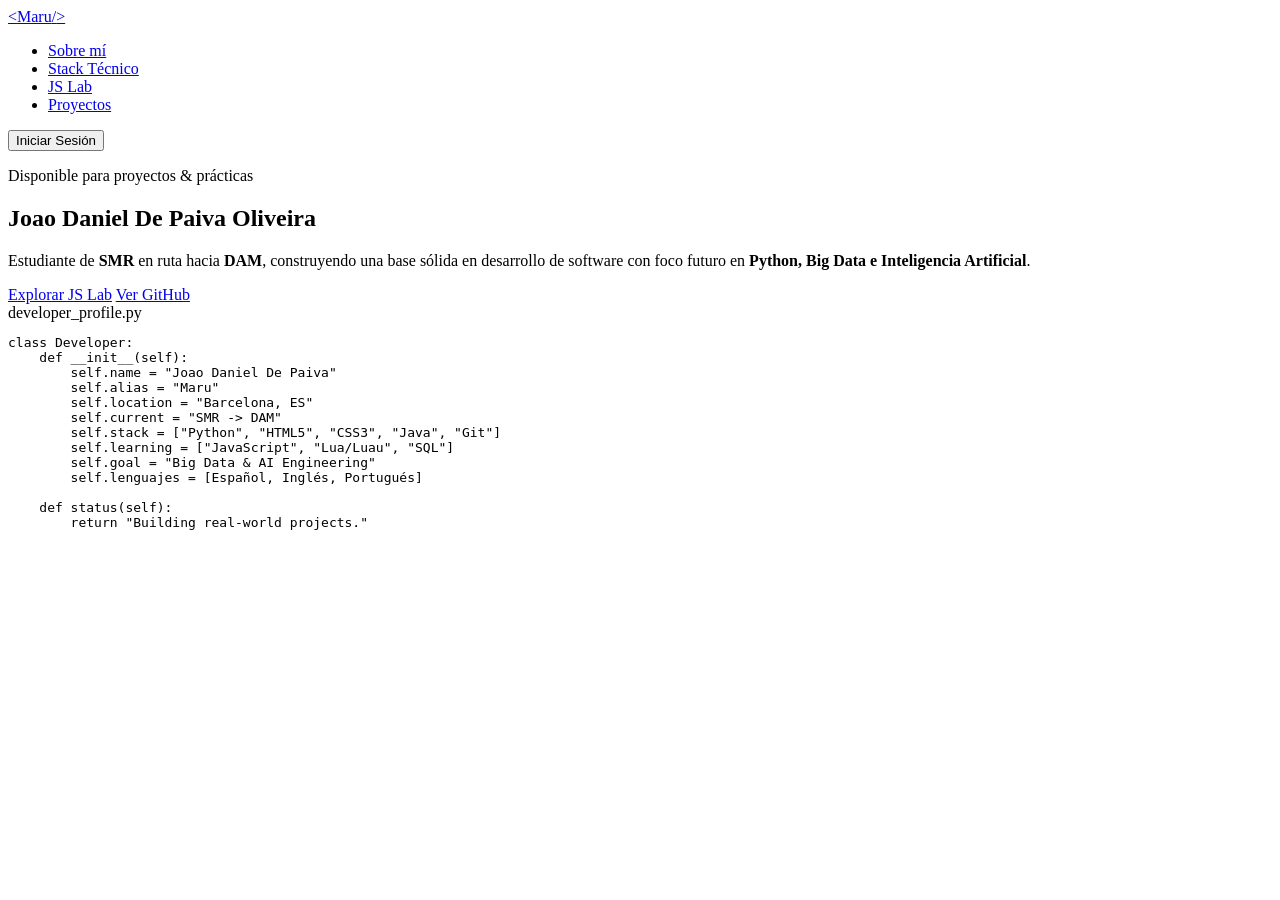
==== index.html @ 0d45daec "HTML structure view test" ====
<!DOCTYPE html>
<html lang="es">
<head>
    <meta charset="UTF-8">
    <meta name="viewport" content="width=device-width, initial-scale=1.0">
    <meta name="description" content="Portfolio de desarrollo y laboratorio web de Joao Daniel De Paiva Oliveira.">

    <link rel="preconnect" href="https://fonts.googleapis.com">
    <link rel="preconnect" href="https://fonts.gstatic.com" crossorigin>
    <link href="https://fonts.googleapis.com/css2?family=Inter:wght@400;600;800&family=JetBrains+Mono:wght@400;700&display=swap" rel="stylesheet">

    <title>Portfolio Web - Joao Daniel De Paiva Oliveira</title>

<link rel="stylesheet" href="css/styles.css">
</head>
<body>

    <!-- CABECERA Y NAVEGACIÓN PRINCIPAL -->
    <header class="site-header">
        <nav class="navbar" aria-label="Navegación principal">
            <a href="#inicio" class="navbar__logo">
                <span class="logo__bracket">&lt;</span>Maru<span class="logo__slash">/</span><span class="logo__bracket">&gt;</span>
            </a>

            <ul class="navbar__links">
                <li><a href="#sobre-mi" class="nav-link">Sobre mí</a></li>
                <li><a href="#stack" class="nav-link">Stack Técnico</a></li>
                <li><a href="#laboratorio" class="nav-link">JS Lab</a></li>
                <li><a href="#proyectos" class="nav-link">Proyectos</a></li>
            </ul>

            <!-- Este botón abrirá el sistema de Login en la Fase 3 -->
            <div class="navbar__actions">
                <button type="button" class="btn btn--outline" id="auth-trigger-btn">
                    Iniciar Sesión
                </button>
            </div>
        </nav>
    </header>

    <!-- CONTENIDO PRINCIPAL DE LA PÁGINA -->
    <main>
        <!-- HERO SECTION (Portada de alto impacto) -->
        <section id="inicio" class="hero">
            <div class="hero__content">
                <p class="hero__badge">
                    <span class="status-dot"></span> Disponible para proyectos & prácticas
                </p>
                
                <h1 class="hero__title">
                    Joao Daniel <span class="text-gradient">De Paiva Oliveira</span>
                </h1>
                
                <p class="hero__subtitle">
                    Estudiante de <strong>SMR</strong> en ruta hacia <strong>DAM</strong>, construyendo una base sólida en desarrollo de software con foco futuro en <strong>Python, Big Data e Inteligencia Artificial</strong>.
                </p>

                <!-- Botones de llamada a la acción (CTA - Call To Action) -->
                <div class="hero__cta-group">
                    <a href="#laboratorio" class="btn btn--primary">Explorar JS Lab</a>
                    <a href="https://github.com/jdanioliv" target="_blank" rel="noopener noreferrer" class="btn btn--secondary">
                        Ver GitHub
                    </a>
                </div>
            </div>

            <!-- Tarjeta visual estilo terminal/código (le da el toque técnico no-minimalista) -->
            <aside class="hero__visual" aria-label="Resumen técnico en formato código">
                <div class="code-card">
                    <div class="code-card__header">
                        <span class="dot dot--red"></span>
                        <span class="dot dot--yellow"></span>
                        <span class="dot dot--green"></span>
                        <span class="code-card__filename">developer_profile.py</span>
                    </div>
                    <pre class="code-card__body"><code>class Developer:
    def __init__(self):
        self.name = "Joao Daniel De Paiva"
        self.alias = "Maru"
        self.location = "Barcelona, ES"
        self.current = "SMR -> DAM"
        self.stack = ["Python", "HTML5", "CSS3", "Java", "Git"]
        self.learning = ["JavaScript", "Lua/Luau", "SQL"]
        self.goal = "Big Data & AI Engineering"
        self.lenguajes = [Español, Inglés, Portugués]

    def status(self):
        return "Building real-world projects."</code></pre>
                </div>
            </aside>
        </section>
    </main>

</body>
</html>
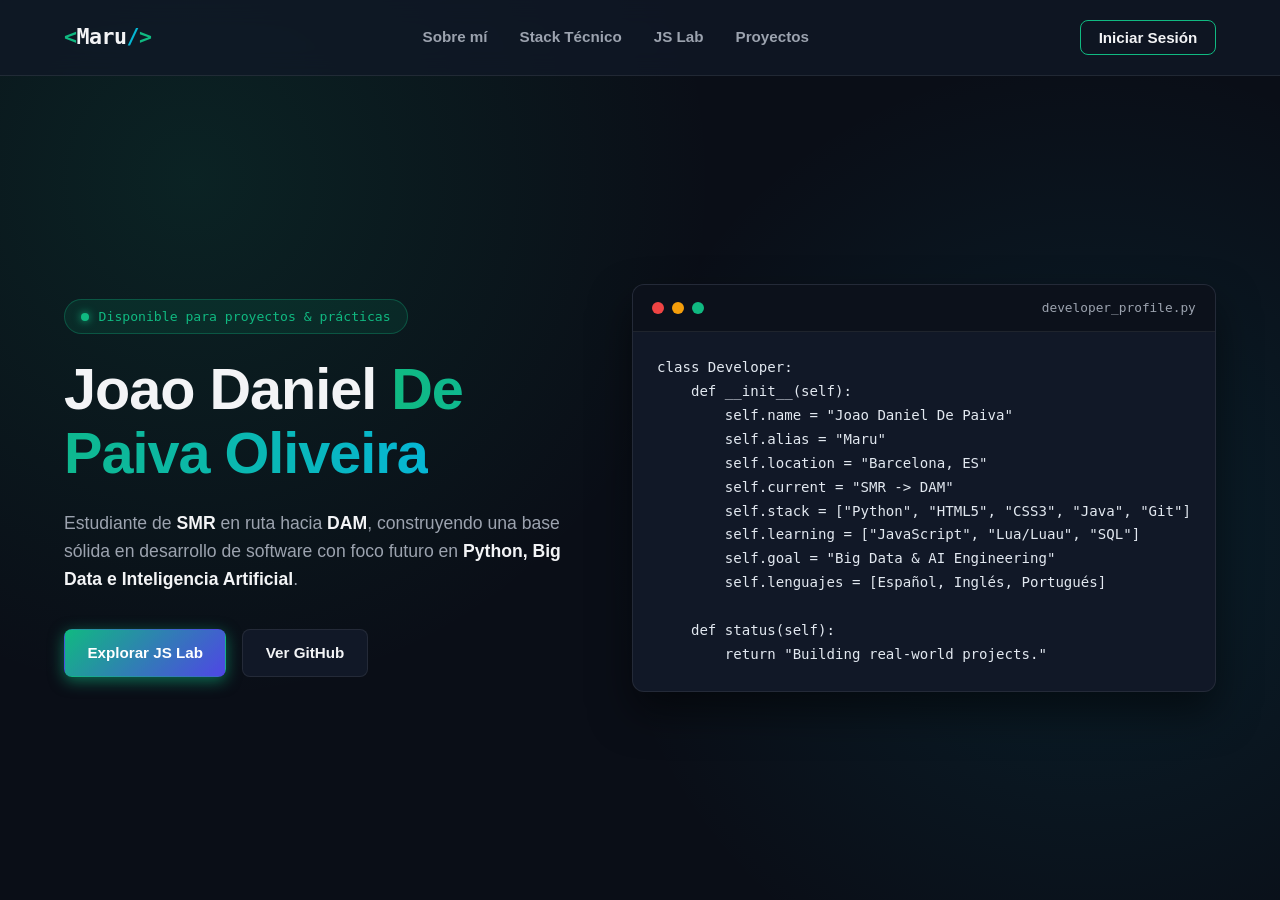
==== commit ff56e04a: "Small bug fix in index.html" ====
--- a/index.html
+++ b/index.html
@@ -11,7 +11,7 @@
 
     <title>Portfolio Web - Joao Daniel De Paiva Oliveira</title>
 
-<link rel="stylesheet" href="css/styles.css">
+<link rel="stylesheet" href="css/index.css">
 </head>
 <body>
 
@@ -29,7 +29,7 @@
                 <li><a href="#proyectos" class="nav-link">Proyectos</a></li>
             </ul>
 
-            <!-- Este botón abrirá el sistema de Login en la Fase 3 -->
+            <!-- Loggin / signup -->
             <div class="navbar__actions">
                 <button type="button" class="btn btn--outline" id="auth-trigger-btn">
                     Iniciar Sesión
@@ -40,7 +40,7 @@
 
     <!-- CONTENIDO PRINCIPAL DE LA PÁGINA -->
     <main>
-        <!-- HERO SECTION (Portada de alto impacto) -->
+        <!-- HERO SECTION -->
         <section id="inicio" class="hero">
             <div class="hero__content">
                 <p class="hero__badge">
@@ -55,7 +55,7 @@
                     Estudiante de <strong>SMR</strong> en ruta hacia <strong>DAM</strong>, construyendo una base sólida en desarrollo de software con foco futuro en <strong>Python, Big Data e Inteligencia Artificial</strong>.
                 </p>
 
-                <!-- Botones de llamada a la acción (CTA - Call To Action) -->
+                <!-- Botones de llamada a la acción -->
                 <div class="hero__cta-group">
                     <a href="#laboratorio" class="btn btn--primary">Explorar JS Lab</a>
                     <a href="https://github.com/jdanioliv" target="_blank" rel="noopener noreferrer" class="btn btn--secondary">
@@ -64,7 +64,7 @@
                 </div>
             </div>
 
-            <!-- Tarjeta visual estilo terminal/código (le da el toque técnico no-minimalista) -->
+            <!-- Tarjeta visual estilo terminal/código -->
             <aside class="hero__visual" aria-label="Resumen técnico en formato código">
                 <div class="code-card">
                     <div class="code-card__header">
--- a/css/index.css
+++ b/css/index.css
@@ -0,0 +1,352 @@
+/* 1. VARIABLES GLOBALES */
+
+:root {
+    /* Paleta de colores */
+    --bg-main: #0a0e17;
+    --bg-surface: #111827;
+    --bg-glass: rgba(17, 24, 39, 0.75);
+    
+    --text-primary: #f3f4f6;
+    --text-secondary: #9ca3af;
+    
+    --accent-primary: #10b981;     
+    --accent-secondary: #06b6d4;   
+    --accent-glow: rgba(16, 185, 129, 0.55);
+    
+    --status-online: #10b981;      
+    --border-subtle: rgba(255, 255, 255, 0.08);
+
+    /* Tipografías */
+    --font-sans: 'Inter', -apple-system, BlinkMacSystemFont, sans-serif;
+    --font-mono: 'JetBrains Mono', monospace;
+
+    /* Layout y Animación */
+    --max-width: 1200px;
+    --nav-height: 76px;
+    --transition-fast: 0.25s cubic-bezier(0.4, 0, 0.2, 1);
+}
+
+/* 
+   2. CSS RESET & BASE
+*/
+
+*, *::before, *::after {
+    box-sizing: border-box;
+    margin: 0;
+    padding: 0;
+}
+
+html {
+    scroll-behavior: smooth;
+}
+
+body {
+    background-color: var(--bg-main);
+    /* Luces ambientales de fondo para romper el minimalismo plano */
+    background-image: 
+        radial-gradient(circle at 15% 20%, rgba(16, 185, 129, 0.12) 0%, transparent 40%),
+        radial-gradient(circle at 85% 60%, rgba(6, 182, 212, 0.10) 0%, transparent 40%);
+    color: var(--text-primary);
+    font-family: var(--font-sans);
+    line-height: 1.6;
+    min-height: 100vh;
+    overflow-x: hidden;
+}
+
+ul {
+    list-style: none;
+}
+
+a {
+    text-decoration: none;
+    color: inherit;
+}
+
+/* 
+   3. NAVBAR
+*/
+
+.site-header {
+    position: sticky;
+    top: 0;
+    z-index: 100;
+    height: var(--nav-height);
+    background-color: var(--bg-glass);
+    backdrop-filter: blur(12px);
+    -webkit-backdrop-filter: blur(12px);
+    border-bottom: 1px solid var(--border-subtle);
+}
+
+.navbar {
+    max-width: var(--max-width);
+    height: 100%;
+    margin: 0 auto;
+    padding: 0 1.5rem;
+    display: flex;
+    justify-content: space-between;
+    align-items: center;
+}
+
+.navbar__logo {
+    font-family: var(--font-mono);
+    font-size: 1.35rem;
+    font-weight: 700;
+    letter-spacing: -0.5px;
+    transition: transform var(--transition-fast);
+}
+
+.navbar__logo:hover {
+    transform: scale(1.05);
+}
+
+.logo__bracket {
+    color: var(--accent-primary);
+}
+
+.logo__slash {
+    color: var(--accent-secondary);
+}
+
+.navbar__links {
+    display: flex;
+    gap: 2rem;
+}
+
+.nav-link {
+    font-size: 0.95rem;
+    font-weight: 600;
+    color: var(--text-secondary);
+    position: relative;
+    padding: 0.4rem 0;
+    transition: color var(--transition-fast);
+}
+
+.nav-link:hover {
+    color: var(--text-primary);
+}
+
+/* Hover */
+.nav-link::after {
+    content: '';
+    position: absolute;
+    bottom: 0;
+    left: 0;
+    width: 0%;
+    height: 2px;
+    background: linear-gradient(90deg, var(--accent-primary), var(--accent-secondary));
+    transition: width var(--transition-fast);
+}
+
+.nav-link:hover::after {
+    width: 100%;
+}
+
+/* 
+   4. BOTONES INTERACTIVOS
+*/
+
+.btn {
+    display: inline-flex;
+    align-items: center;
+    justify-content: center;
+    padding: 0.7rem 1.4rem;
+    font-family: var(--font-sans);
+    font-size: 0.95rem;
+    font-weight: 600;
+    border-radius: 8px;
+    cursor: pointer;
+    transition: all var(--transition-fast);
+    border: 1px solid transparent;
+}
+
+.btn--primary {
+    background: linear-gradient(135deg, var(--accent-primary), #4f46e5);
+    color: #ffffff;
+    box-shadow: 0 4px 15px var(--accent-glow);
+}
+
+.btn--primary:hover {
+    transform: translateY(-2px);
+    box-shadow: 0 8px 25px var(--accent-glow);
+}
+
+.btn--secondary {
+    background-color: var(--bg-surface);
+    color: var(--text-primary);
+    border-color: var(--border-subtle);
+}
+
+.btn--secondary:hover {
+    border-color: var(--accent-secondary);
+    transform: translateY(-2px);
+}
+
+.btn--outline {
+    background-color: transparent;
+    color: var(--text-primary);
+    border-color: var(--accent-primary);
+    padding: 0.5rem 1.1rem;
+}
+
+.btn--outline:hover {
+    background-color: var(--accent-primary);
+    box-shadow: 0 0 15px var(--accent-glow);
+}
+
+/* 
+   5. HERO SECTION
+*/
+
+.hero {
+    max-width: var(--max-width);
+    min-height: calc(100vh - var(--nav-height));
+    margin: 0 auto;
+    padding: 4rem 1.5rem;
+    display: grid;
+    grid-template-columns: 1.15fr 0.85fr;
+    gap: 3.5rem;
+    align-items: center;
+}
+
+.hero__badge {
+    display: inline-flex;
+    align-items: center;
+    gap: 0.6rem;
+    padding: 0.4rem 1rem;
+    background-color: rgba(16, 185, 129, 0.1);
+    border: 1px solid rgba(16, 185, 129, 0.3);
+    border-radius: 999px;
+    color: var(--status-online);
+    font-family: var(--font-mono);
+    font-size: 0.82rem;
+    margin-bottom: 1.5rem;
+}
+
+.status-dot {
+    width: 8px;
+    height: 8px;
+    background-color: var(--status-online);
+    border-radius: 50%;
+    box-shadow: 0 0 8px var(--status-online);
+    animation: pulse 2s infinite;
+}
+
+@keyframes pulse {
+    0%, 100% { opacity: 1; transform: scale(1); }
+    50% { opacity: 0.4; transform: scale(1.2); }
+}
+
+.hero__title {
+    font-size: clamp(2.4rem, 4.5vw, 3.8rem);
+    font-weight: 800;
+    line-height: 1.1;
+    letter-spacing: -1px;
+    margin-bottom: 1.5rem;
+}
+
+.text-gradient {
+    background: linear-gradient(90deg, var(--accent-primary), var(--accent-secondary));
+    -webkit-background-clip: text;
+    background-clip: text;
+    color: transparent;
+}
+
+.hero__subtitle {
+    font-size: 1.1rem;
+    color: var(--text-secondary);
+    max-width: 560px;
+    margin-bottom: 2.2rem;
+}
+
+.hero__subtitle strong {
+    color: var(--text-primary);
+}
+
+.hero__cta-group {
+    display: flex;
+    gap: 1rem;
+    flex-wrap: wrap;
+}
+
+/* 
+   6. TARJETA VISUAL DE CÓDIGO (PYTHON CARD)
+*/
+
+.code-card {
+    background-color: var(--bg-surface);
+    border: 1px solid var(--border-subtle);
+    border-radius: 12px;
+    overflow: hidden;
+    box-shadow: 0 20px 40px rgba(0, 0, 0, 0.5);
+    transition: transform var(--transition-fast), border-color var(--transition-fast);
+}
+
+.code-card:hover {
+    transform: translateY(-5px);
+    border-color: rgba(99, 102, 241, 0.4);
+    box-shadow: 0 20px 50px var(--accent-glow);
+}
+
+.code-card__header {
+    background-color: rgba(0, 0, 0, 0.3);
+    padding: 0.8rem 1.2rem;
+    display: flex;
+    align-items: center;
+    gap: 0.5rem;
+    border-bottom: 1px solid var(--border-subtle);
+}
+
+.dot {
+    width: 12px;
+    height: 12px;
+    border-radius: 50%;
+}
+
+.dot--red { background-color: #ef4444; }
+.dot--yellow { background-color: #f59e0b; }
+.dot--green { background-color: #10b981; }
+
+.code-card__filename {
+    margin-left: auto;
+    font-family: var(--font-mono);
+    font-size: 0.8rem;
+    color: var(--text-secondary);
+}
+
+.code-card__body {
+    padding: 1.5rem;
+    font-family: var(--font-mono);
+    font-size: 0.88rem;
+    line-height: 1.7;
+    color: #e2e8f0;
+    overflow-x: auto;
+}
+
+/* 
+   7. RESPONSIVE DESIGN
+*/
+
+@media (max-width: 900px) {
+    .hero {
+        grid-template-columns: 1fr;
+        text-align: center;
+        padding-top: 2.5rem;
+    }
+
+    .hero__subtitle {
+        margin-left: auto;
+        margin-right: auto;
+    }
+
+    .hero__cta-group {
+        justify-content: center;
+    }
+
+    .code-card__body {
+        text-align: left;
+    }
+
+    .navbar__links {
+        display: none;
+    }
+}
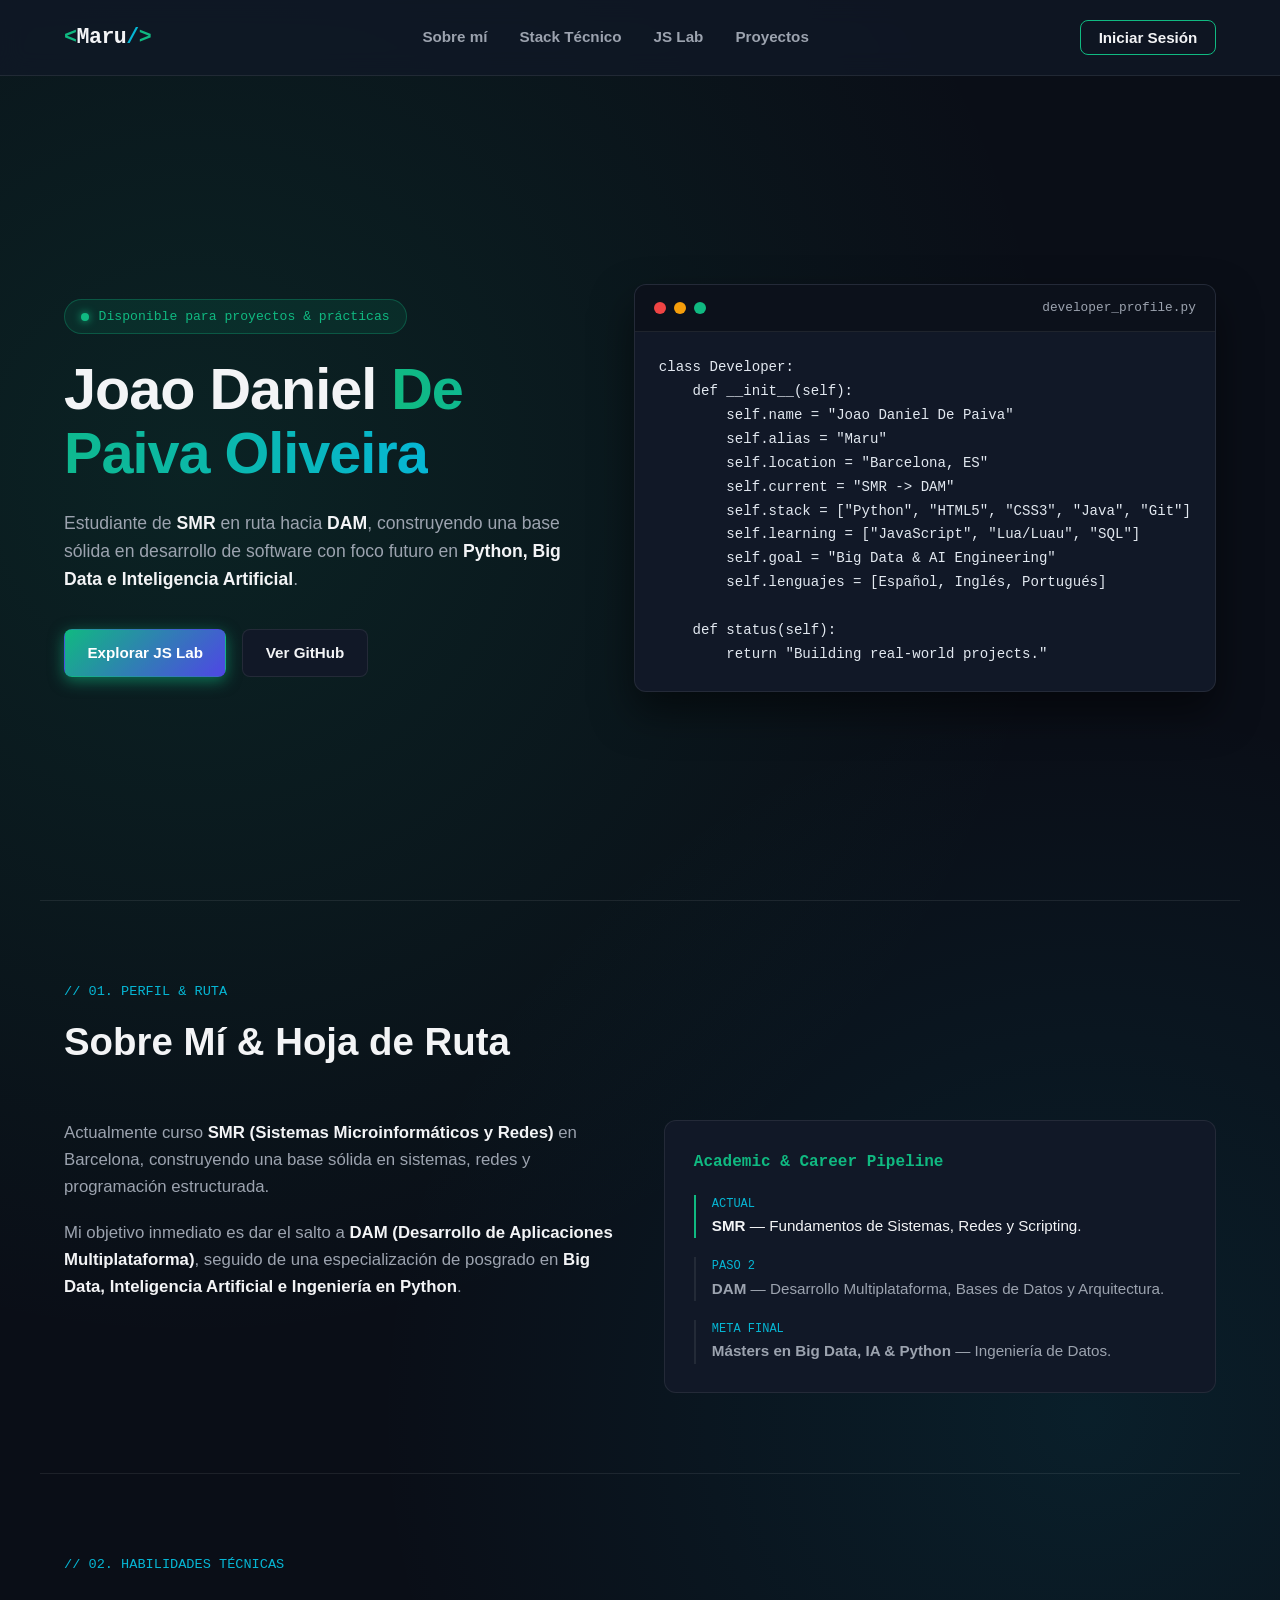
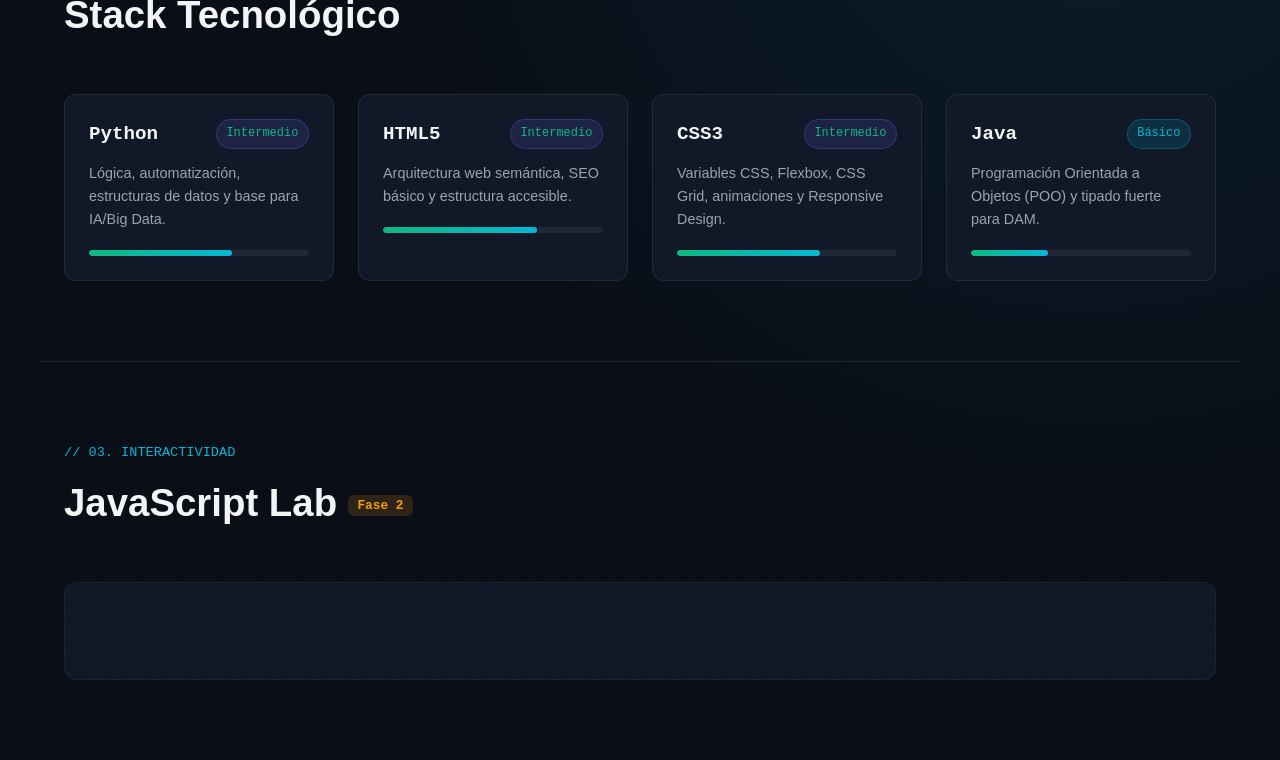
==== commit fc4398b7: "small changes in class" ====
--- a/index.html
+++ b/index.html
@@ -89,7 +89,106 @@
                 </div>
             </aside>
         </section>
+   
+        <!-- ABOUT & ACADEMIC ROADMAP -->
+        <section id="sobre-mi" class="section">
+            <div class="section__header">
+                <span class="section__tag">// 01. PERFIL & RUTA</span>
+                <h2 class="section__title">Sobre Mí & Hoja de Ruta</h2>
+            </div>
+
+            <div class="about__grid">
+                <div class="about__text">
+                    <p>
+                        Actualmente curso <strong>SMR (Sistemas Microinformáticos y Redes)</strong> en Barcelona, construyendo una base sólida en sistemas, redes y programación estructurada.
+                    </p>
+                    <p>
+                        Mi objetivo inmediato es dar el salto a <strong>DAM (Desarrollo de Aplicaciones Multiplataforma)</strong>, seguido de una especialización de posgrado en <strong>Big Data, Inteligencia Artificial e Ingeniería en Python</strong>.
+                    </p>
+                </div>
+
+                <div class="roadmap-card">
+                    <h3 class="roadmap-card__title">Academic & Career Pipeline</h3>
+                    <ul class="timeline">
+                        <li class="timeline__item timeline__item--active">
+                            <span class="timeline__step">Actual</span>
+                            <strong>SMR</strong> — Fundamentos de Sistemas, Redes y Scripting.
+                        </li>
+                        <li class="timeline__item">
+                            <span class="timeline__step">Paso 2</span>
+                            <strong>DAM</strong> — Desarrollo Multiplataforma, Bases de Datos y Arquitectura.
+                        </li>
+                        <li class="timeline__item">
+                            <span class="timeline__step">Meta Final</span>
+                            <strong>Másters en Big Data, IA & Python</strong> — Ingeniería de Datos.
+                        </li>
+                    </ul>
+                </div>
+            </div>
+        </section>
+
+        <!-- TECH STACK SECTION -->
+        <section id="stack" class="section">
+            <div class="section__header">
+                <span class="section__tag">// 02. HABILIDADES TÉCNICAS</span>
+                <h2 class="section__title">Stack Tecnológico</h2>
+            </div>
+
+            <div class="stack__grid">
+                <!-- Python Card -->
+                <article class="skill-card">
+                    <div class="skill-card__top">
+                        <h3 class="skill-card__name">Python</h3>
+                        <span class="skill-card__badge">Intermedio</span>
+                    </div>
+                    <p class="skill-card__desc">Lógica, automatización, estructuras de datos y base para IA/Big Data.</p>
+                    <div class="progress-bar"><div class="progress-bar__fill" style="width: 65%;"></div></div>
+                </article>
+
+                <!-- HTML5 Card -->
+                <article class="skill-card">
+                    <div class="skill-card__top">
+                        <h3 class="skill-card__name">HTML5</h3>
+                        <span class="skill-card__badge">Intermedio</span>
+                    </div>
+                    <p class="skill-card__desc">Arquitectura web semántica, SEO básico y estructura accesible.</p>
+                    <div class="progress-bar"><div class="progress-bar__fill" style="width: 70%;"></div></div>
+                </article>
+
+                <!-- CSS3 Card -->
+                <article class="skill-card">
+                    <div class="skill-card__top">
+                        <h3 class="skill-card__name">CSS3</h3>
+                        <span class="skill-card__badge">Intermedio</span>
+                    </div>
+                    <p class="skill-card__desc">Variables CSS, Flexbox, CSS Grid, animaciones y Responsive Design.</p>
+                    <div class="progress-bar"><div class="progress-bar__fill" style="width: 65%;"></div></div>
+                </article>
+
+                <!-- Java Card -->
+                <article class="skill-card">
+                    <div class="skill-card__top">
+                        <h3 class="skill-card__name">Java</h3>
+                        <span class="skill-card__badge skill-card__badge--basic">Básico</span>
+                    </div>
+                    <p class="skill-card__desc">Programación Orientada a Objetos (POO) y tipado fuerte para DAM.</p>
+                    <div class="progress-bar"><div class="progress-bar__fill" style="width: 35%;"></div></div>
+                </article>
+            </div>
+        </section>
+
+        <!-- PLACEHOLDER FOR PHASE 2 (JS LAB) -->
+        <section id="laboratorio" class="section">
+            <div class="section__header">
+                <span class="section__tag">// 03. INTERACTIVIDAD</span>
+                <h2 class="section__title">JavaScript Lab <span class="badge-wip">Fase 2</span></h2>
+            </div>
+            <div class="lab-placeholder">
+                <p></p>
+            </div>
+        </section>
+
+   
     </main>
-
 </body>
 </html>
--- a/css/index.css
+++ b/css/index.css
@@ -26,9 +26,7 @@
     --transition-fast: 0.25s cubic-bezier(0.4, 0, 0.2, 1);
 }
 
-/* 
-   2. CSS RESET & BASE
-*/
+/* 2. CSS RESET & BASE */
 
 *, *::before, *::after {
     box-sizing: border-box;
@@ -62,9 +60,7 @@
     color: inherit;
 }
 
-/* 
-   3. NAVBAR
-*/
+/* 3. NAVBAR */
 
 .site-header {
     position: sticky;
@@ -141,9 +137,7 @@
     width: 100%;
 }
 
-/* 
-   4. BOTONES INTERACTIVOS
-*/
+/* 4. BOTONES INTERACTIVOS */
 
 .btn {
     display: inline-flex;
@@ -193,9 +187,7 @@
     box-shadow: 0 0 15px var(--accent-glow);
 }
 
-/* 
-   5. HERO SECTION
-*/
+/* 5. HERO SECTION */
 
 .hero {
     max-width: var(--max-width);
@@ -268,9 +260,7 @@
     flex-wrap: wrap;
 }
 
-/* 
-   6. TARJETA VISUAL DE CÓDIGO (PYTHON CARD)
-*/
+/* 6. TARJETA VISUAL DE CÓDIGO ESTILO PYTHON */
 
 .code-card {
     background-color: var(--bg-surface);
@@ -322,9 +312,7 @@
     overflow-x: auto;
 }
 
-/* 
-   7. RESPONSIVE DESIGN
-*/
+/* 7. RESPONSIVE DESIGN */
 
 @media (max-width: 900px) {
     .hero {
@@ -349,4 +337,198 @@
     .navbar__links {
         display: none;
     }
+}
+
+/* 8. GENERAL SECTIONS & ABOUT ME */
+.section {
+    max-width: var(--max-width);
+    margin: 0 auto;
+    padding: 5rem 1.5rem;
+    border-top: 1px solid var(--border-subtle);
+}
+
+.section__header {
+    margin-bottom: 3rem;
+}
+
+.section__tag {
+    font-family: var(--font-mono);
+    font-size: 0.85rem;
+    color: var(--accent-secondary);
+    display: block;
+    margin-bottom: 0.5rem;
+}
+
+.section__title {
+    font-size: clamp(1.8rem, 3vw, 2.4rem);
+    font-weight: 800;
+}
+
+.about__grid {
+    display: grid;
+    grid-template-columns: 1fr 1fr;
+    gap: 3rem;
+    align-items: start;
+}
+
+.about__text p {
+    color: var(--text-secondary);
+    margin-bottom: 1.2rem;
+    font-size: 1.05rem;
+}
+
+.about__text strong {
+    color: var(--text-primary);
+}
+
+.roadmap-card {
+    background-color: var(--bg-surface);
+    border: 1px solid var(--border-subtle);
+    border-radius: 12px;
+    padding: 1.8rem;
+}
+
+.roadmap-card__title {
+    font-family: var(--font-mono);
+    font-size: 1rem;
+    margin-bottom: 1.2rem;
+    color: var(--accent-primary);
+}
+
+.timeline {
+    display: flex;
+    flex-direction: column;
+    gap: 1.2rem;
+}
+
+.timeline__item {
+    padding-left: 1rem;
+    border-left: 2px solid var(--border-subtle);
+    color: var(--text-secondary);
+    font-size: 0.95rem;
+}
+
+.timeline__item--active {
+    border-left-color: var(--status-online);
+    color: var(--text-primary);
+}
+
+.timeline__step {
+    display: block;
+    font-family: var(--font-mono);
+    font-size: 0.75rem;
+    color: var(--accent-secondary);
+    text-transform: uppercase;
+}
+
+/* 9. TECH STACK GRID & PROGRESS BARS */
+.stack__grid {
+    display: grid;
+    grid-template-columns: repeat(auto-fit, minmax(240px, 1fr));
+    gap: 1.5rem;
+}
+
+.skill-card {
+    background-color: var(--bg-surface);
+    border: 1px solid var(--border-subtle);
+    border-radius: 12px;
+    padding: 1.5rem;
+    transition: transform var(--transition-fast), border-color var(--transition-fast);
+}
+
+.skill-card:hover {
+    transform: translateY(-4px);
+    border-color: var(--accent-primary);
+}
+
+.skill-card__top {
+    display: flex;
+    justify-content: space-between;
+    align-items: center;
+    margin-bottom: 0.8rem;
+}
+
+.skill-card__name {
+    font-size: 1.2rem;
+    font-family: var(--font-mono);
+}
+
+.skill-card__badge {
+    font-family: var(--font-mono);
+    font-size: 0.75rem;
+    padding: 0.25rem 0.6rem;
+    border-radius: 999px;
+    background-color: rgba(99, 102, 241, 0.15);
+    color: var(--accent-primary);
+    border: 1px solid rgba(99, 102, 241, 0.3);
+}
+
+.skill-card__badge--basic {
+    background-color: rgba(6, 182, 212, 0.15);
+    color: var(--accent-secondary);
+    border-color: rgba(6, 182, 212, 0.3);
+}
+
+.skill-card__desc {
+    color: var(--text-secondary);
+    font-size: 0.9rem;
+    margin-bottom: 1.2rem;
+}
+
+.progress-bar {
+    width: 100%;
+    height: 6px;
+    background-color: rgba(255, 255, 255, 0.06);
+    border-radius: 999px;
+    overflow: hidden;
+}
+
+.progress-bar__fill {
+    height: 100%;
+    background: linear-gradient(90deg, var(--accent-primary), var(--accent-secondary));
+    border-radius: 999px;
+}
+
+/* 10. LAB PLACEHOLDER & FOOTER */
+.badge-wip {
+    font-family: var(--font-mono);
+    font-size: 0.8rem;
+    vertical-align: middle;
+    padding: 0.2rem 0.6rem;
+    background-color: rgba(245, 158, 11, 0.15);
+    color: #f59e0b;
+    border-radius: 6px;
+}
+
+.lab-placeholder {
+    background-color: var(--bg-surface);
+    border: 1px dashed var(--border-subtle);
+    border-radius: 12px;
+    padding: 3rem;
+    text-align: center;
+    color: var(--text-secondary);
+    font-family: var(--font-mono);
+}
+
+.site-footer {
+    border-top: 1px solid var(--border-subtle);
+    padding: 2.5rem 1.5rem;
+    margin-top: 4rem;
+}
+
+.footer__content {
+    max-width: var(--max-width);
+    margin: 0 auto;
+    display: flex;
+    justify-content: space-between;
+    flex-wrap: wrap;
+    gap: 1rem;
+    color: var(--text-secondary);
+    font-size: 0.9rem;
+}
+
+@media (max-width: 900px) {
+    .about__grid {
+        grid-template-columns: 1fr;
+    }
 }
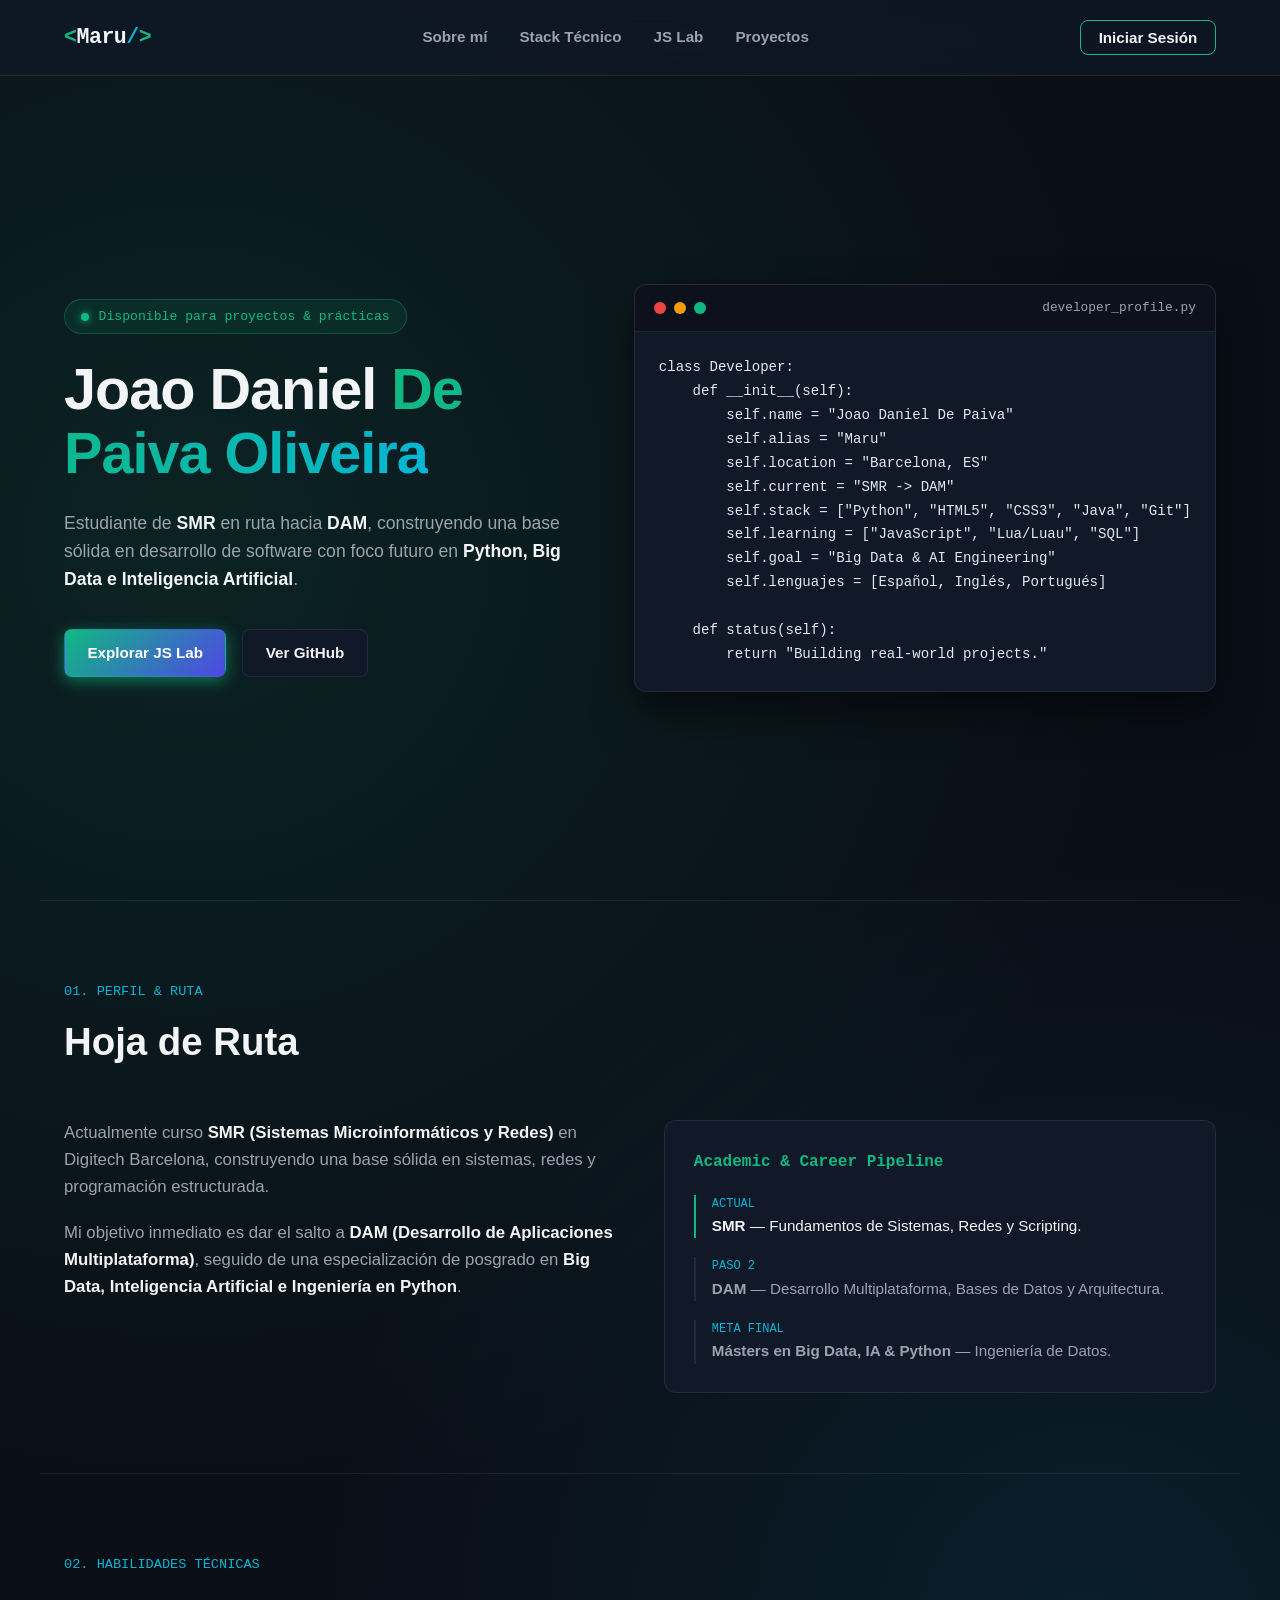
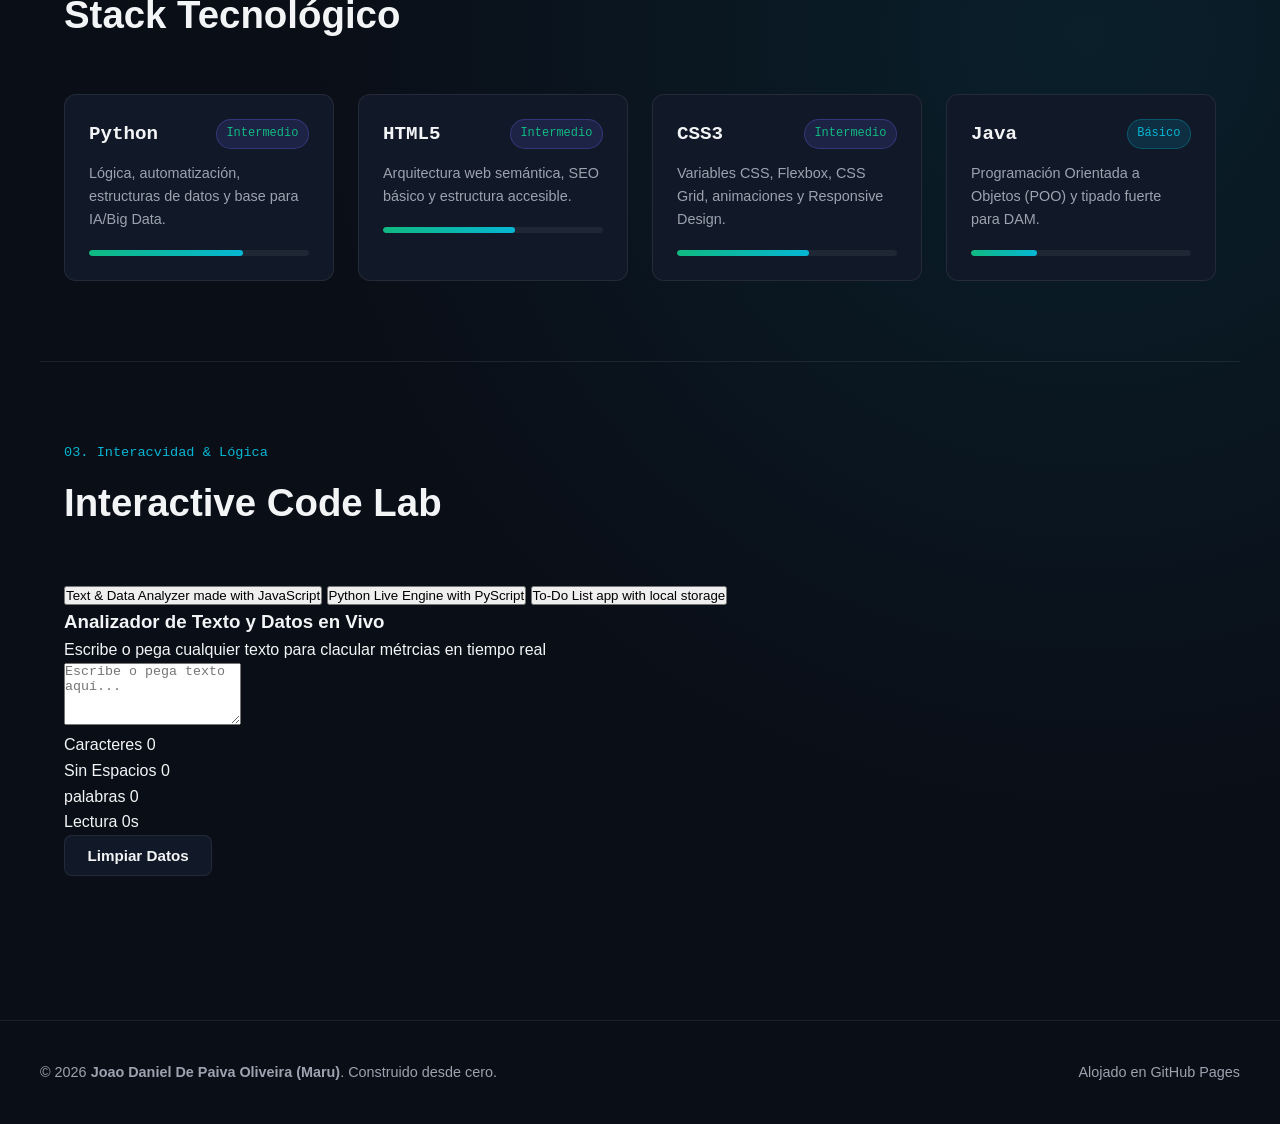
==== commit a439dc04: "Dia 2 cambios para añadir parte interactiva del website" ====
--- a/index.html
+++ b/index.html
@@ -12,6 +12,7 @@
     <title>Portfolio Web - Joao Daniel De Paiva Oliveira</title>
 
 <link rel="stylesheet" href="css/index.css">
+<script src="js/main.js" defer></script>
 </head>
 <body>
 
@@ -90,17 +91,17 @@
             </aside>
         </section>
    
-        <!-- ABOUT & ACADEMIC ROADMAP -->
+        <!-- ACADEMIC ROADMAP -->
         <section id="sobre-mi" class="section">
             <div class="section__header">
-                <span class="section__tag">// 01. PERFIL & RUTA</span>
-                <h2 class="section__title">Sobre Mí & Hoja de Ruta</h2>
+                <span class="section__tag"> 01. PERFIL & RUTA</span>
+                <h2 class="section__title">Hoja de Ruta</h2>
             </div>
 
             <div class="about__grid">
                 <div class="about__text">
                     <p>
-                        Actualmente curso <strong>SMR (Sistemas Microinformáticos y Redes)</strong> en Barcelona, construyendo una base sólida en sistemas, redes y programación estructurada.
+                        Actualmente curso <strong>SMR (Sistemas Microinformáticos y Redes)</strong> en Digitech Barcelona, construyendo una base sólida en sistemas, redes y programación estructurada.
                     </p>
                     <p>
                         Mi objetivo inmediato es dar el salto a <strong>DAM (Desarrollo de Aplicaciones Multiplataforma)</strong>, seguido de una especialización de posgrado en <strong>Big Data, Inteligencia Artificial e Ingeniería en Python</strong>.
@@ -130,7 +131,7 @@
         <!-- TECH STACK SECTION -->
         <section id="stack" class="section">
             <div class="section__header">
-                <span class="section__tag">// 02. HABILIDADES TÉCNICAS</span>
+                <span class="section__tag"> 02. HABILIDADES TÉCNICAS</span>
                 <h2 class="section__title">Stack Tecnológico</h2>
             </div>
 
@@ -142,7 +143,7 @@
                         <span class="skill-card__badge">Intermedio</span>
                     </div>
                     <p class="skill-card__desc">Lógica, automatización, estructuras de datos y base para IA/Big Data.</p>
-                    <div class="progress-bar"><div class="progress-bar__fill" style="width: 65%;"></div></div>
+                    <div class="progress-bar"><div class="progress-bar__fill" style="width: 70%;"></div></div>
                 </article>
 
                 <!-- HTML5 Card -->
@@ -152,7 +153,7 @@
                         <span class="skill-card__badge">Intermedio</span>
                     </div>
                     <p class="skill-card__desc">Arquitectura web semántica, SEO básico y estructura accesible.</p>
-                    <div class="progress-bar"><div class="progress-bar__fill" style="width: 70%;"></div></div>
+                    <div class="progress-bar"><div class="progress-bar__fill" style="width: 60%;"></div></div>
                 </article>
 
                 <!-- CSS3 Card -->
@@ -162,7 +163,7 @@
                         <span class="skill-card__badge">Intermedio</span>
                     </div>
                     <p class="skill-card__desc">Variables CSS, Flexbox, CSS Grid, animaciones y Responsive Design.</p>
-                    <div class="progress-bar"><div class="progress-bar__fill" style="width: 65%;"></div></div>
+                    <div class="progress-bar"><div class="progress-bar__fill" style="width: 60%;"></div></div>
                 </article>
 
                 <!-- Java Card -->
@@ -172,23 +173,82 @@
                         <span class="skill-card__badge skill-card__badge--basic">Básico</span>
                     </div>
                     <p class="skill-card__desc">Programación Orientada a Objetos (POO) y tipado fuerte para DAM.</p>
-                    <div class="progress-bar"><div class="progress-bar__fill" style="width: 35%;"></div></div>
-                </article>
-            </div>
-        </section>
-
-        <!-- PLACEHOLDER FOR PHASE 2 (JS LAB) -->
+                    <div class="progress-bar"><div class="progress-bar__fill" style="width: 30%;"></div></div>
+                </article>
+            </div>
+
+        </section>
+
+        
         <section id="laboratorio" class="section">
             <div class="section__header">
-                <span class="section__tag">// 03. INTERACTIVIDAD</span>
-                <h2 class="section__title">JavaScript Lab <span class="badge-wip">Fase 2</span></h2>
-            </div>
-            <div class="lab-placeholder">
-                <p></p>
+                <span class="section__tag"> 03. Interacvidad & Lógica </span>
+                <h2 class="section__title">Interactive Code Lab</h2>
+            </div>
+
+            <div class="lab-tabs" role="tablist">
+                <button type="button" class="lab-tab lab-tab--active" data-target="app-analyzer">
+                    Text & Data Analyzer made with JavaScript
+                </button>
+                <button type="button" class="lab-tab" data-target="app-python">
+                    Python Live Engine with PyScript
+                </button>
+                <button type="button" class="lab-tab" data-taget="app-todo">
+                    To-Do List app with local storage
+                </button>
+            </div>
+
+            <div class="lab-container">
+
+                <div id="app-analyzer" class="lab-panel" lab-panel--active>
+                    <div class="analyzer__header">
+                        <h3>Analizador de Texto y Datos en Vivo</h3>
+                        <p>Escribe o pega cualquier texto para clacular métrcias en tiempo real</p>
+                    </div>
+
+                    <textarea id="analyzer-input" class="analyzer__textarea" placeholder="Escribe o pega texto aquí..." rows="4"></textarea>
+
+                    <div class="analyzer-__stats">
+                        <div class="stat-box">
+                            <span class="stat-box__label">Caracteres</span>
+                            <span id="stats-chars" class="stat-box__value">0</span>
+                        </div>
+                        <div class="stat-box">
+                            <span class="stat-box__label">Sin Espacios</span>
+                            <span id="stat-no-spaces" class="stat-box__value">0</span>
+                        </div>
+                        <div class="stat-box">
+                            <span class="stat-box__label">palabras</span>
+                            <span id="stat-words" class="stat-box__value">0</span>
+                        </div>
+                        <div class="stat-box">
+                            <span class="stat-box__label">Lectura</span>
+                            <span id="stat-time" class="stat-box__value">0s</span>
+                        </div>
+                        <button type="button" id="analyzer-clear-btn" class="btn btn--secondary">
+                        Limpiar Datos
+                        </button>
+                    </div>
+                    <div id="app-python" class="lab-panel">
+                    <p class="lab-wip-text"></p>
+                </div>
+
+                <div id="app-todo" class="lab-panel">
+                    <p class="lab-wip-text"></p>
+                </div>
+
+
             </div>
         </section>
 
    
     </main>
+
+    <footer class="site-footer">
+        <div class="footer__content">
+            <p>&copy; 2026 <strong>Joao Daniel De Paiva Oliveira (Maru)</strong>. Construido desde cero.</p>
+            <p class="footer__tech">Alojado en GitHub Pages</p>
+        </div>
+    </footer>
 </body>
 </html>
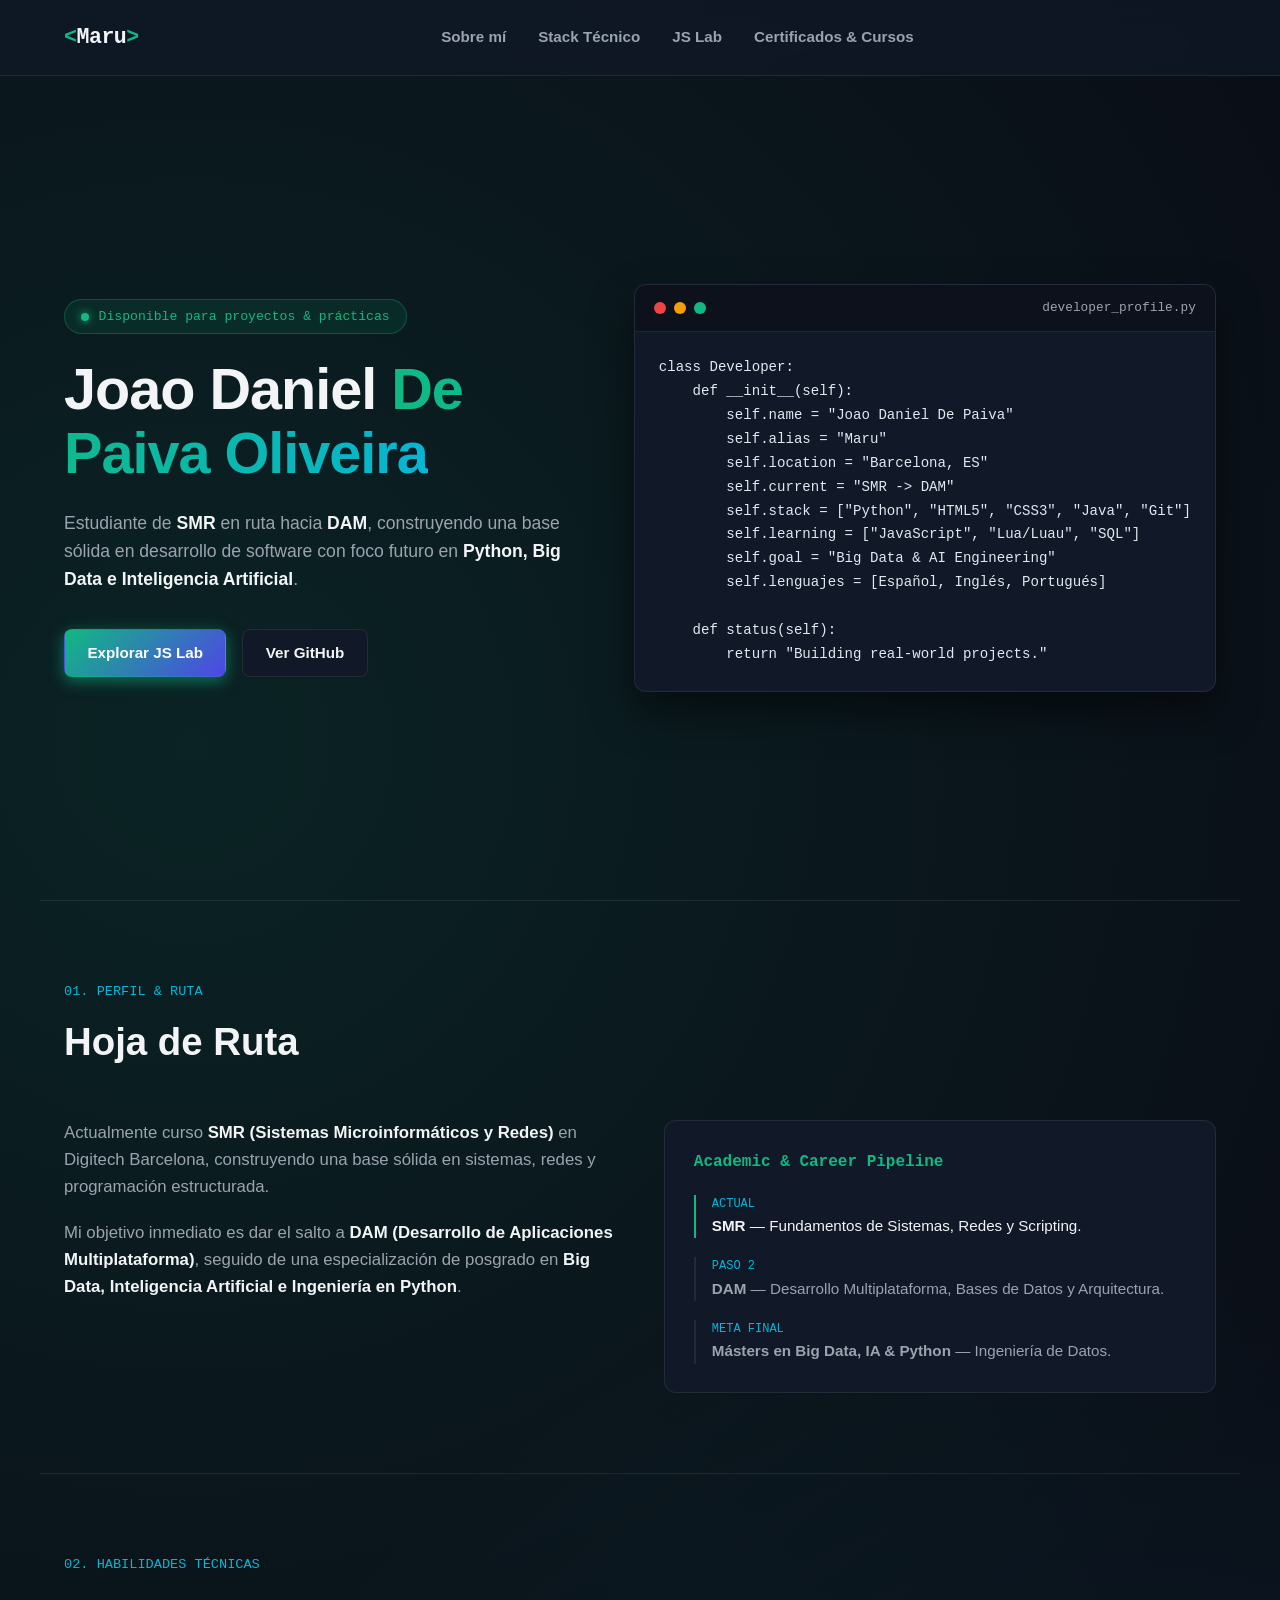
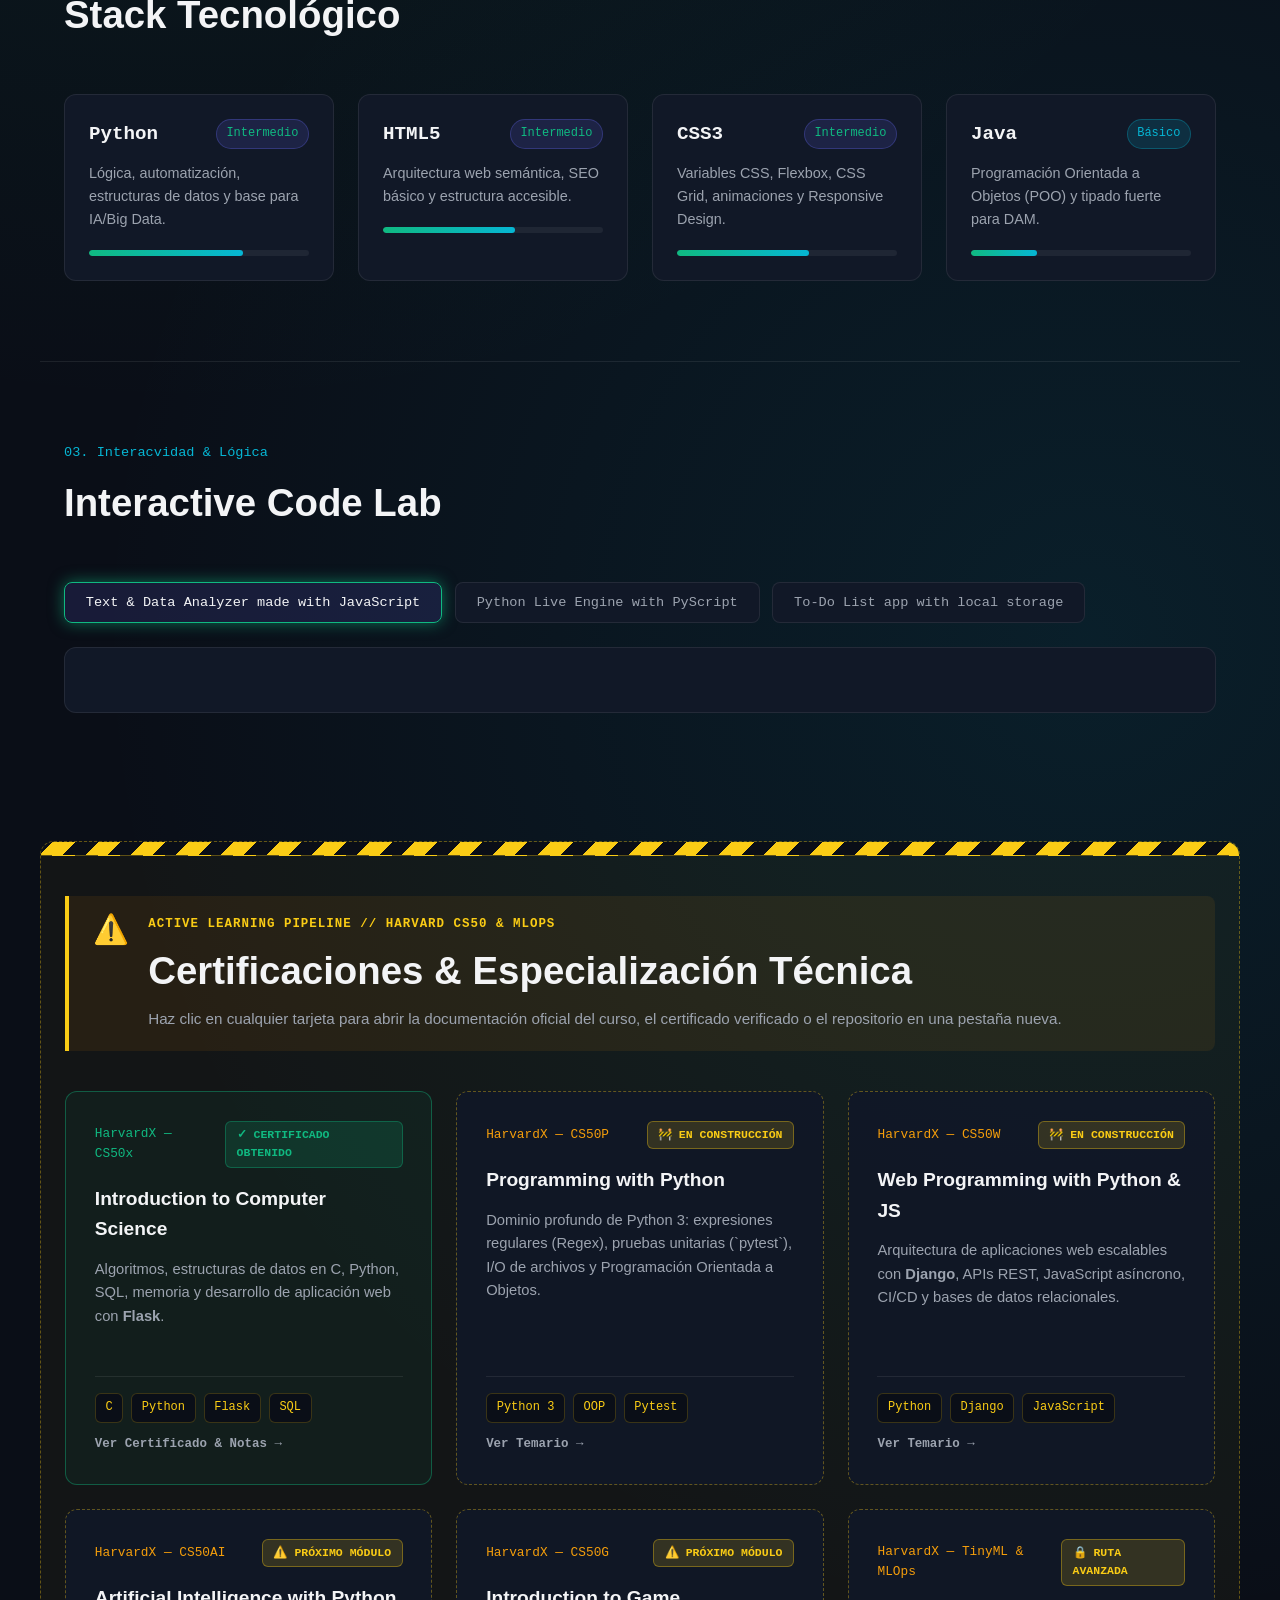
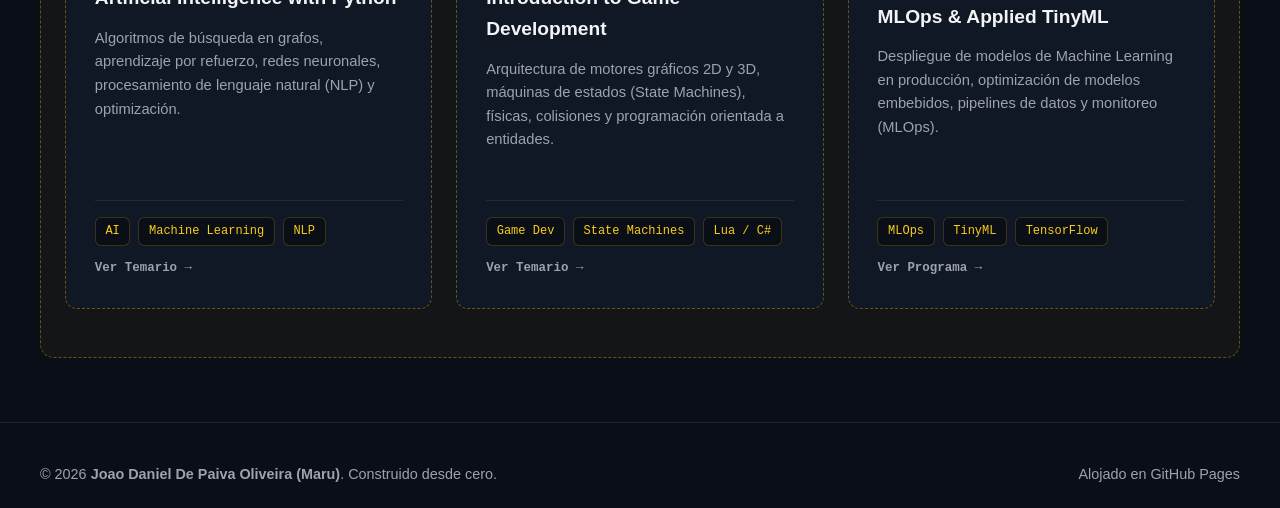
==== commit 7598904f: "JavaScript modification, certification page, added multiple hmtl files and modified css" ====
--- a/index.html
+++ b/index.html
@@ -20,21 +20,18 @@
     <header class="site-header">
         <nav class="navbar" aria-label="Navegación principal">
             <a href="#inicio" class="navbar__logo">
-                <span class="logo__bracket">&lt;</span>Maru<span class="logo__slash">/</span><span class="logo__bracket">&gt;</span>
+                <span class="logo__bracket">&lt;</span>Maru<span class="logo__bracket">&gt;</span>
             </a>
 
             <ul class="navbar__links">
                 <li><a href="#sobre-mi" class="nav-link">Sobre mí</a></li>
                 <li><a href="#stack" class="nav-link">Stack Técnico</a></li>
                 <li><a href="#laboratorio" class="nav-link">JS Lab</a></li>
-                <li><a href="#proyectos" class="nav-link">Proyectos</a></li>
+                <li><a href="#certificaciones" class="nav-link">Certificados & Cursos</a></li>
             </ul>
 
-            <!-- Loggin / signup -->
-            <div class="navbar__actions">
-                <button type="button" class="btn btn--outline" id="auth-trigger-btn">
-                    Iniciar Sesión
-                </button>
+            
+            <div>
             </div>
         </nav>
     </header>
@@ -236,12 +233,157 @@
                 <div id="app-todo" class="lab-panel">
                     <p class="lab-wip-text"></p>
                 </div>
-
-
             </div>
         </section>
 
-   
+        <section id="certificaciones" class="section section--wip">
+            <div class="hazard-tape" aria-hidden="true"></div>
+
+            <div class="wip-banner">
+                <span class="wip-banner__icon">⚠️</span>
+                <div class="wip-banner__content">
+                    <span class="wip-banner__tag">ACTIVE LEARNING PIPELINE // HARVARD CS50 & MLOPS</span>
+                    <h2 class="section__title">Certificaciones & Especialización Técnica</h2>
+                    <p class="wip-banner__desc">
+                        Haz clic en cualquier tarjeta para abrir la documentación oficial del curso, el certificado verificado o el repositorio en una pestaña nueva.
+                    </p>
+                </div>
+            </div>
+
+            <div class="certs__grid">
+                <!-- 1. CS50x: COMPLETED (Reemplaza el href con el link a tu certificado o repo de GitHub) -->
+                <a href="courses/cs50x.html" class="cert-card cert-card--done">
+                    <div>
+                        <div class="cert-card__header">
+                            <span class="cert-card__org">HarvardX — CS50x</span>
+                            <span class="cert-card__status cert-card__status--done">✓ Certificado Obtenido</span>
+                        </div>
+                        <h3 class="cert-card__title">Introduction to Computer Science</h3>
+                        <p class="cert-card__desc">
+                            Algoritmos, estructuras de datos en C, Python, SQL, memoria y desarrollo de aplicación web con <strong>Flask</strong>.
+                        </p>
+                    </div>
+                    <div class="cert-card__footer">
+                        <ul class="cert-card__tags">
+                            <li>C</li>
+                            <li>Python</li>
+                            <li>Flask</li>
+                            <li>SQL</li>
+                        </ul>
+                        <span class="cert-card__link-icon">Ver Certificado & Notas →</span>
+                    </div>
+                </a>
+
+                <!-- 2. CS50P: WORK IN PROGRESS -->
+                <a href="courses/cs50p.html" class="cert-card cert-card--wip">
+                    <div>
+                        <div class="cert-card__header">
+                            <span class="cert-card__org">HarvardX — CS50P</span>
+                            <span class="cert-card__status cert-card__status--hazard">🚧 En Construcción</span>
+                        </div>
+                        <h3 class="cert-card__title">Programming with Python</h3>
+                        <p class="cert-card__desc">
+                            Dominio profundo de Python 3: expresiones regulares (Regex), pruebas unitarias (`pytest`), I/O de archivos y Programación Orientada a Objetos.
+                        </p>
+                    </div>
+                    <div class="cert-card__footer">
+                        <ul class="cert-card__tags">
+                            <li>Python 3</li>
+                            <li>OOP</li>
+                            <li>Pytest</li>
+                        </ul>
+                        <span class="cert-card__link-icon">Ver Temario →</span>
+                    </div>
+                </a>
+
+                <!-- 3. CS50W: WORK IN PROGRESS -->
+                <a href="courses/cs50w.html" class="cert-card cert-card--wip">
+                    <div>
+                        <div class="cert-card__header">
+                            <span class="cert-card__org">HarvardX — CS50W</span>
+                            <span class="cert-card__status cert-card__status--hazard">🚧 En Construcción</span>
+                        </div>
+                        <h3 class="cert-card__title">Web Programming with Python & JS</h3>
+                        <p class="cert-card__desc">
+                            Arquitectura de aplicaciones web escalables con <strong>Django</strong>, APIs REST, JavaScript asíncrono, CI/CD y bases de datos relacionales.
+                        </p>
+                    </div>
+                    <div class="cert-card__footer">
+                        <ul class="cert-card__tags">
+                            <li>Python</li>
+                            <li>Django</li>
+                            <li>JavaScript</li>
+                        </ul>
+                        <span class="cert-card__link-icon">Ver Temario →</span>
+                    </div>
+                </a>
+
+                <!-- 4. CS50AI: WORK IN PROGRESS -->
+                <a href="courses/cs50ai.html" class="cert-card cert-card--wip">
+                    <div>
+                        <div class="cert-card__header">
+                            <span class="cert-card__org">HarvardX — CS50AI</span>
+                            <span class="cert-card__status cert-card__status--hazard">⚠️ Próximo Módulo</span>
+                        </div>
+                        <h3 class="cert-card__title">Artificial Intelligence with Python</h3>
+                        <p class="cert-card__desc">
+                            Algoritmos de búsqueda en grafos, aprendizaje por refuerzo, redes neuronales, procesamiento de lenguaje natural (NLP) y optimización.
+                        </p>
+                    </div>
+                    <div class="cert-card__footer">
+                        <ul class="cert-card__tags">
+                            <li>AI</li>
+                            <li>Machine Learning</li>
+                            <li>NLP</li>
+                        </ul>
+                        <span class="cert-card__link-icon">Ver Temario →</span>
+                    </div>
+                </a>
+
+                <!-- 5. CS50G: WORK IN PROGRESS -->
+                <a href="courses/cs50g.html" class="cert-card cert-card--wip">
+                    <div>
+                        <div class="cert-card__header">
+                            <span class="cert-card__org">HarvardX — CS50G</span>
+                            <span class="cert-card__status cert-card__status--hazard">⚠️ Próximo Módulo</span>
+                        </div>
+                        <h3 class="cert-card__title">Introduction to Game Development</h3>
+                        <p class="cert-card__desc">
+                            Arquitectura de motores gráficos 2D y 3D, máquinas de estados (State Machines), físicas, colisiones y programación orientada a entidades.
+                        </p>
+                    </div>
+                    <div class="cert-card__footer">
+                        <ul class="cert-card__tags">
+                            <li>Game Dev</li>
+                            <li>State Machines</li>
+                            <li>Lua / C#</li>
+                        </ul>
+                        <span class="cert-card__link-icon">Ver Temario →</span>
+                    </div>
+                </a>
+
+                <!-- 6. TinyML / MLOps: WORK IN PROGRESS -->
+                <a href="courses/tinyml.html" class="cert-card cert-card--wip">
+                    <div>
+                        <div class="cert-card__header">
+                            <span class="cert-card__org">HarvardX — TinyML & MLOps</span>
+                            <span class="cert-card__status cert-card__status--hazard">🔒 Ruta Avanzada</span>
+                        </div>
+                        <h3 class="cert-card__title">MLOps & Applied TinyML</h3>
+                        <p class="cert-card__desc">
+                            Despliegue de modelos de Machine Learning en producción, optimización de modelos embebidos, pipelines de datos y monitoreo (MLOps).
+                        </p>
+                    </div>
+                    <div class="cert-card__footer">
+                        <ul class="cert-card__tags">
+                            <li>MLOps</li>
+                            <li>TinyML</li>
+                            <li>TensorFlow</li>
+                        </ul>
+                        <span class="cert-card__link-icon">Ver Programa →</span>
+                    </div>
+                </a>
+            </section>
     </main>
 
     <footer class="site-footer">
--- a/css/index.css
+++ b/css/index.css
@@ -531,4 +531,432 @@
     .about__grid {
         grid-template-columns: 1fr;
     }
+}
+
+/* 11. CODE LAB (TABS & ANALYZER)*/
+.lab-tabs {
+    display: flex;
+    gap: 0.8rem;
+    margin-bottom: 1.5rem;
+    flex-wrap: wrap;
+}
+
+.lab-tab {
+    background-color: var(--bg-surface);
+    color: var(--text-secondary);
+    border: 1px solid var(--border-subtle);
+    padding: 0.75rem 1.3rem;
+    border-radius: 8px;
+    font-family: var(--font-mono);
+    font-size: 0.85rem;
+    cursor: pointer;
+    transition: all var(--transition-fast);
+}
+
+.lab-tab:hover {
+    color: var(--text-primary);
+    border-color: var(--accent-primary);
+}
+
+.lab-tab--active {
+    background-color: rgba(99, 102, 241, 0.15);
+    color: var(--text-primary);
+    border-color: var(--accent-primary);
+    box-shadow: 0 0 15px var(--accent-glow);
+}
+
+.lab-container {
+    background-color: var(--bg-surface);
+    border: 1px solid var(--border-subtle);
+    border-radius: 12px;
+    padding: 2rem;
+}
+
+.lab-panel {
+    display: none;
+}
+
+.lab-panel--active {
+    display: block;
+}
+
+.analyzer__header h3 {
+    margin-bottom: 0.3rem;
+}
+
+.analyzer__header p {
+    color: var(--text-secondary);
+    font-size: 0.95rem;
+    margin-bottom: 1.2rem;
+}
+
+.analyzer__textarea {
+    width: 100%;
+    background-color: var(--bg-main);
+    border: 1px solid var(--border-subtle);
+    border-radius: 8px;
+    padding: 1rem;
+    color: var(--text-primary);
+    font-family: var(--font-mono);
+    font-size: 0.95rem;
+    resize: vertical;
+    margin-bottom: 1.2rem;
+}
+
+.analyzer__textarea:focus {
+    outline: none;
+    border-color: var(--accent-primary);
+}
+
+.analyzer__stats {
+    display: grid;
+    grid-template-columns: repeat(auto-fit, minmax(140px, 1fr));
+    gap: 1rem;
+    margin-bottom: 1.2rem;
+}
+
+.stat-box {
+    background-color: var(--bg-main);
+    border: 1px solid var(--border-subtle);
+    border-radius: 8px;
+    padding: 1rem;
+    text-align: center;
+}
+
+.stat-box__label {
+    display: block;
+    font-family: var(--font-mono);
+    font-size: 0.75rem;
+    color: var(--text-secondary);
+    text-transform: uppercase;
+    margin-bottom: 0.3rem;
+}
+
+.stat-box__value {
+    font-family: var(--font-mono);
+    font-size: 1.6rem;
+    font-weight: 700;
+    color: var(--accent-secondary);
+}
+
+.lab-wip-text {
+    font-family: var(--font-mono);
+    color: var(--text-secondary);
+    text-align: center;
+    padding: 2rem 0;
+}
+
+/* 12. SECTION 04: CONSTRUCTION ZONE / WORK IN PROGRESS */
+:root {
+    --hazard-yellow: #facc15;      /* Amarillo obra / precaución */
+    --hazard-amber: #f59e0b;       /* Ámbar industrial */
+    --hazard-bg: rgba(250, 204, 21, 0.04);
+    --hazard-border: rgba(250, 204, 21, 0.35);
+}
+
+.section--wip {
+    background-color: var(--hazard-bg);
+    border: 1px dashed var(--hazard-border);
+    border-radius: 14px;
+    padding: 0 1.5rem 3rem 1.5rem;
+    margin-top: 3rem;
+    position: relative;
+    overflow: hidden;
+}
+
+/* Cinta de precaución amarilla y negra (45 grados) */
+.hazard-tape {
+    height: 14px;
+    width: calc(100% + 3rem);
+    margin-left: -1.5rem;
+    margin-bottom: 2.5rem;
+    background: repeating-linear-gradient(
+        -45deg,
+        var(--hazard-yellow),
+        var(--hazard-yellow) 16px,
+        #0a0e17 16px,
+        #0a0e17 32px
+    );
+    border-bottom: 1px solid var(--hazard-border);
+}
+
+.hazard-tape--bottom {
+    margin-top: 3rem;
+    margin-bottom: 0;
+    border-bottom: none;
+    border-top: 1px solid var(--hazard-border);
+}
+
+/* Banner de aviso superior */
+.wip-banner {
+    display: flex;
+    align-items: flex-start;
+    gap: 1.2rem;
+    background-color: rgba(245, 158, 11, 0.08);
+    border-left: 4px solid var(--hazard-yellow);
+    padding: 1.2rem 1.5rem;
+    border-radius: 0 8px 8px 0;
+    margin-bottom: 2.5rem;
+}
+
+.wip-banner__icon {
+    font-size: 1.8rem;
+    line-height: 1;
+}
+
+.wip-banner__tag {
+    font-family: var(--font-mono);
+    font-size: 0.78rem;
+    font-weight: 700;
+    color: var(--hazard-yellow);
+    letter-spacing: 1px;
+    display: block;
+    margin-bottom: 0.3rem;
+}
+
+.wip-banner__desc {
+    color: var(--text-secondary);
+    font-size: 0.95rem;
+    margin-top: 0.4rem;
+}
+
+/* Tarjetas estilo industrial / WIP */
+.certs__grid {
+    display: grid;
+    grid-template-columns: repeat(auto-fit, minmax(290px, 1fr));
+    gap: 1.5rem;
+}
+
+.cert-card--wip {
+    background-color: rgba(17, 24, 39, 0.9);
+    border: 1px dashed var(--hazard-border);
+    border-radius: 12px;
+    padding: 1.8rem;
+    display: flex;
+    flex-direction: column;
+    justify-content: space-between;
+    transition: transform var(--transition-fast), border-color var(--transition-fast), box-shadow var(--transition-fast);
+}
+
+.cert-card--wip:hover {
+    transform: translateY(-4px);
+    border-style: solid;
+    border-color: var(--hazard-yellow);
+    box-shadow: 0 10px 25px rgba(250, 204, 21, 0.12);
+}
+
+.cert-card__header {
+    display: flex;
+    justify-content: space-between;
+    align-items: center;
+    gap: 0.5rem;
+    margin-bottom: 1rem;
+}
+
+.cert-card__org {
+    font-family: var(--font-mono);
+    font-size: 0.8rem;
+    color: var(--hazard-amber);
+}
+
+.cert-card__status--hazard {
+    font-family: var(--font-mono);
+    font-size: 0.72rem;
+    font-weight: 700;
+    padding: 0.25rem 0.65rem;
+    border-radius: 6px;
+    background-color: rgba(250, 204, 21, 0.15);
+    color: var(--hazard-yellow);
+    border: 1px solid var(--hazard-border);
+    text-transform: uppercase;
+}
+
+.cert-card__title {
+    font-size: 1.2rem;
+    margin-bottom: 0.8rem;
+    color: var(--text-primary);
+}
+
+.cert-card__desc {
+    color: var(--text-secondary);
+    font-size: 0.92rem;
+    margin-bottom: 1.5rem;
+}
+
+.cert-card__tags {
+    display: flex;
+    gap: 0.5rem;
+    flex-wrap: wrap;
+}
+
+.cert-card__tags li {
+    font-family: var(--font-mono);
+    font-size: 0.75rem;
+    background-color: var(--bg-main);
+    color: var(--hazard-yellow);
+    padding: 0.25rem 0.6rem;
+    border-radius: 6px;
+    border: 1px solid rgba(250, 204, 21, 0.2);
+}
+
+/* INTERACTIVE CERT CARDS */
+.cert-card {
+    border-radius: 12px;
+    padding: 1.8rem;
+    display: flex;
+    flex-direction: column;
+    justify-content: space-between;
+    cursor: pointer;
+    transition: transform var(--transition-fast), border-color var(--transition-fast), box-shadow var(--transition-fast);
+}
+
+/* Tarjeta Completada (CS50x - Verde Esmeralda) */
+.cert-card--done {
+    background-color: rgba(16, 185, 129, 0.06);
+    border: 1px solid rgba(16, 185, 129, 0.4);
+}
+
+.cert-card--done:hover {
+    transform: translateY(-5px);
+    border-color: var(--status-online);
+    box-shadow: 0 12px 30px rgba(16, 185, 129, 0.18);
+}
+
+.cert-card--done .cert-card__org {
+    color: var(--status-online);
+}
+
+.cert-card__status--done {
+    font-family: var(--font-mono);
+    font-size: 0.72rem;
+    font-weight: 700;
+    padding: 0.25rem 0.65rem;
+    border-radius: 6px;
+    background-color: rgba(16, 185, 129, 0.15);
+    color: var(--status-online);
+    border: 1px solid rgba(16, 185, 129, 0.35);
+    text-transform: uppercase;
+}
+
+/* 13. PIE DE TARJETA CON ETIQUETAS E INDICADOR DE PESTAÑA NUEVA */
+.cert-card__footer {
+    display: flex;
+    justify-content: space-between;
+    align-items: center;
+    gap: 0.8rem;
+    margin-top: 1.5rem;
+    padding-top: 1rem;
+    border-top: 1px solid var(--border-subtle);
+    flex-wrap: wrap;
+}
+
+.cert-card__link-icon {
+    font-family: var(--font-mono);
+    font-size: 0.78rem;
+    font-weight: 700;
+    color: var(--text-secondary);
+    transition: color var(--transition-fast), transform var(--transition-fast);
+}
+
+.cert-card:hover .cert-card__link-icon {
+    color: var(--hazard-yellow);
+    transform: translate(3px, -3px);
+}
+
+.cert-card--done:hover .cert-card__link-icon {
+    color: var(--status-online);
+}
+
+/* 14. DEDICATED COURSE & CERTIFICATE PAGES */
+.course-header {
+    margin-bottom: 3rem;
+}
+
+.course-grid {
+    display: grid;
+    grid-template-columns: 1fr 1.15fr;
+    gap: 2.5rem;
+    align-items: start;
+}
+
+.course-subtitle {
+    font-family: var(--font-mono);
+    font-size: 1rem;
+    color: var(--accent-secondary);
+    margin-bottom: 1.2rem;
+}
+
+.cert-frame {
+    background-color: var(--bg-surface);
+    border: 2px solid var(--status-online);
+    border-radius: 12px;
+    padding: 1rem;
+    box-shadow: 0 15px 35px rgba(0, 0, 0, 0.5);
+}
+
+.cert-frame--wip {
+    border: 1px dashed var(--hazard-yellow);
+}
+
+.cert-frame__img {
+    width: 100%;
+    height: auto;
+    border-radius: 8px;
+    display: block;
+}
+
+.cert-frame__fallback {
+    display: none;
+    flex-direction: column;
+    align-items: center;
+    justify-content: center;
+    text-align: center;
+    min-height: 280px;
+    padding: 2rem;
+    background-color: var(--bg-main);
+    border-radius: 8px;
+    color: var(--text-secondary);
+}
+
+.cert-fallback__icon {
+    font-size: 2.8rem;
+    margin-bottom: 0.8rem;
+}
+
+.cert-fallback__hint {
+    font-family: var(--font-mono);
+    font-size: 0.82rem;
+    margin-top: 0.5rem;
+}
+
+.lecture-list {
+    display: flex;
+    flex-direction: column;
+    gap: 1rem;
+}
+
+.lecture-item {
+    background-color: var(--bg-surface);
+    border: 1px solid var(--border-subtle);
+    border-left: 3px solid var(--accent-primary);
+    border-radius: 8px;
+    padding: 1.2rem 1.5rem;
+}
+
+.lecture-item h3 {
+    font-family: var(--font-mono);
+    font-size: 0.98rem;
+    color: var(--text-primary);
+    margin-bottom: 0.4rem;
+}
+
+.lecture-item p {
+    color: var(--text-secondary);
+    font-size: 0.9rem;
+}
+
+@media (max-width: 900px) {
+    .course-grid {
+        grid-template-columns: 1fr;
+    }
 }
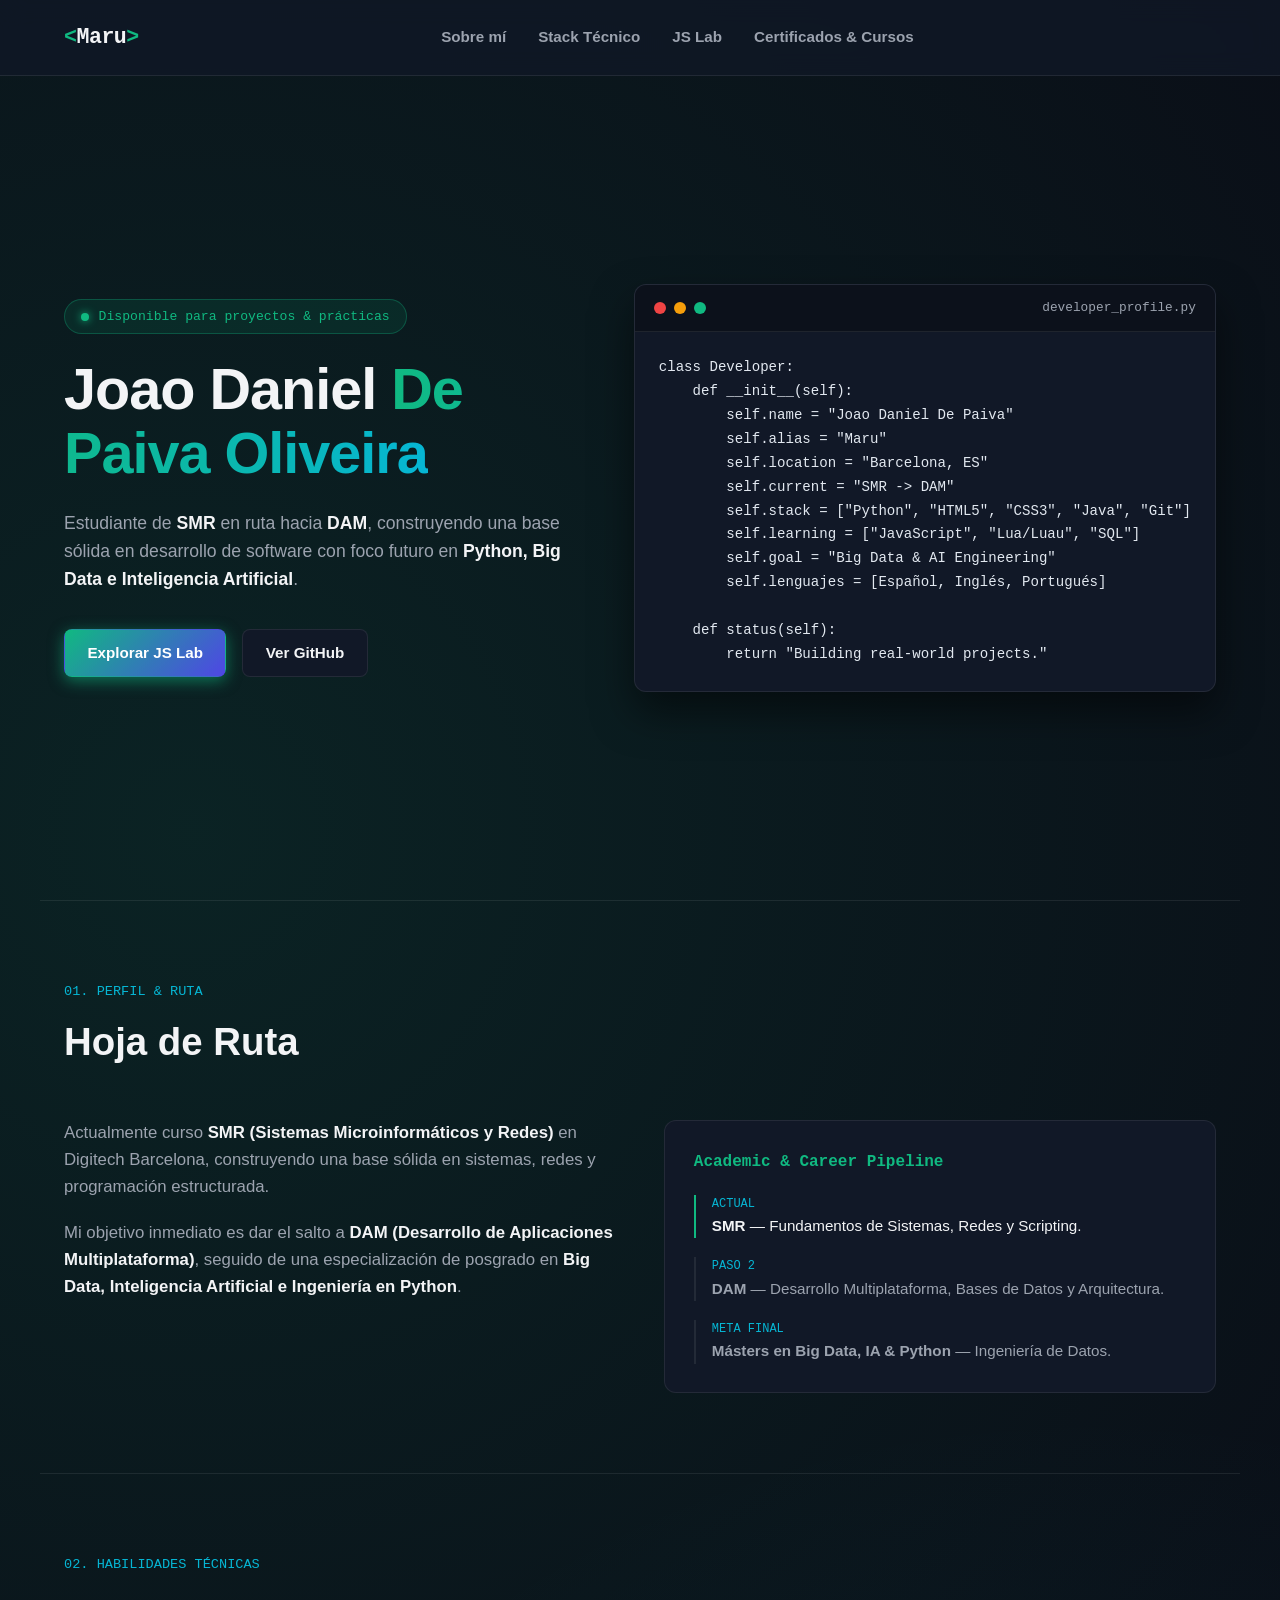
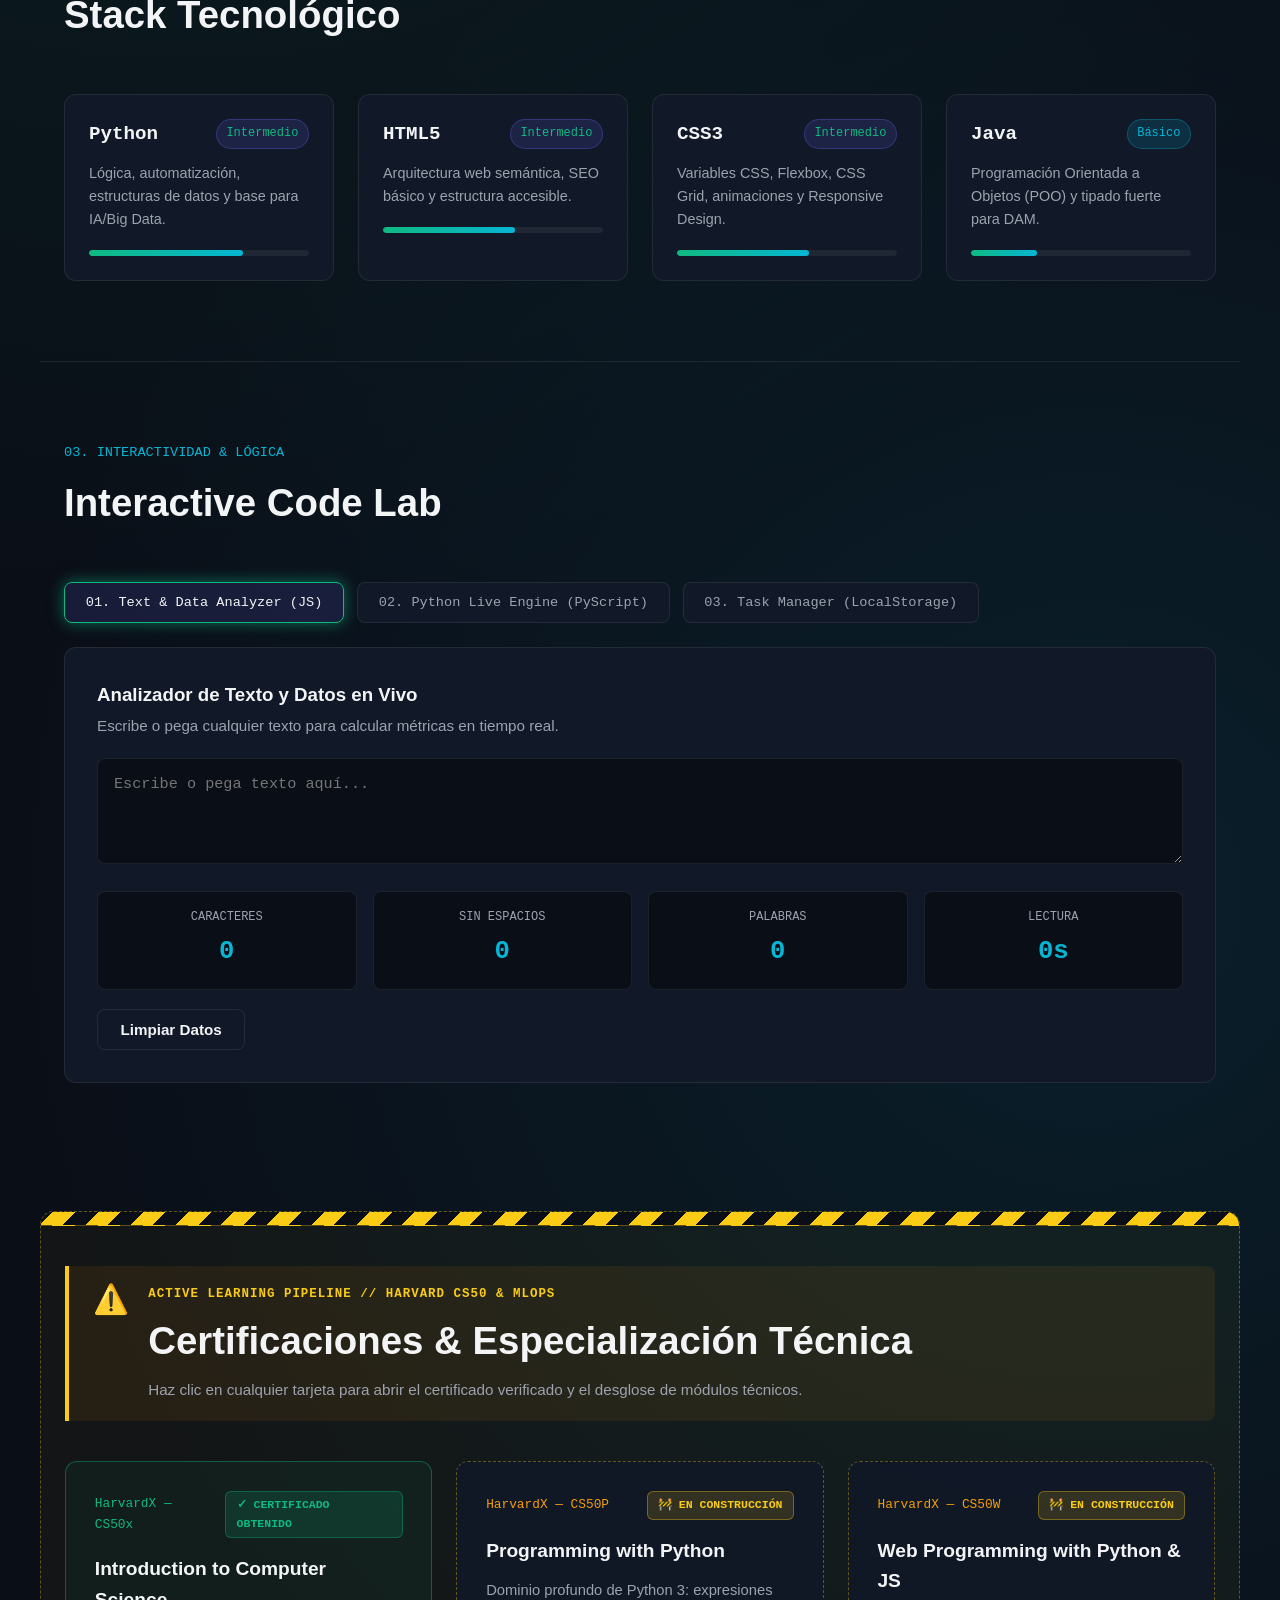
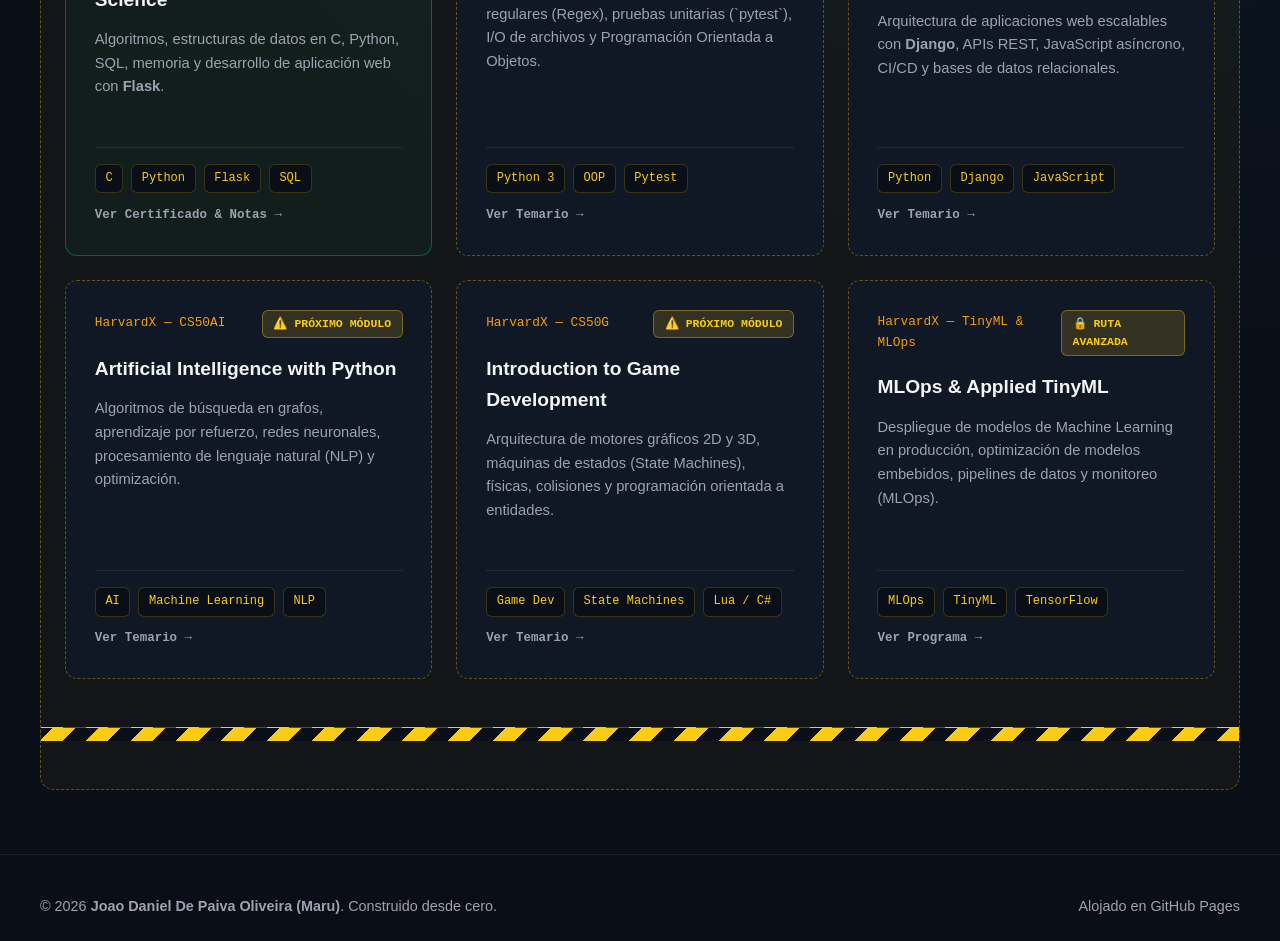
==== commit e551f93e: "Bug fixing, slight optimization to certifications section due to section error and start of mini app" ====
--- a/index.html
+++ b/index.html
@@ -177,61 +177,120 @@
         </section>
 
         
+        <!-- SECCIÓN 03: INTERACTIVE CODE LAB -->
         <section id="laboratorio" class="section">
             <div class="section__header">
-                <span class="section__tag"> 03. Interacvidad & Lógica </span>
+                <span class="section__tag"> 03. INTERACTIVIDAD & LÓGICA </span>
                 <h2 class="section__title">Interactive Code Lab</h2>
             </div>
 
             <div class="lab-tabs" role="tablist">
                 <button type="button" class="lab-tab lab-tab--active" data-target="app-analyzer">
-                    Text & Data Analyzer made with JavaScript
+                    01. Text & Data Analyzer (JS)
                 </button>
                 <button type="button" class="lab-tab" data-target="app-python">
-                    Python Live Engine with PyScript
+                    02. Python Live Engine (PyScript)
                 </button>
-                <button type="button" class="lab-tab" data-taget="app-todo">
-                    To-Do List app with local storage
+                <button type="button" class="lab-tab" data-target="app-todo">
+                    03. Task Manager (LocalStorage)
                 </button>
             </div>
 
             <div class="lab-container">
 
-                <div id="app-analyzer" class="lab-panel" lab-panel--active>
+                <!-- MINI-APP 1: ANALIZADOR DE TEXTO -->
+                <div id="app-analyzer" class="lab-panel lab-panel--active">
                     <div class="analyzer__header">
                         <h3>Analizador de Texto y Datos en Vivo</h3>
-                        <p>Escribe o pega cualquier texto para clacular métrcias en tiempo real</p>
+                        <p>Escribe o pega cualquier texto para calcular métricas en tiempo real.</p>
                     </div>
 
                     <textarea id="analyzer-input" class="analyzer__textarea" placeholder="Escribe o pega texto aquí..." rows="4"></textarea>
 
-                    <div class="analyzer-__stats">
+                    <div class="analyzer__stats">
                         <div class="stat-box">
                             <span class="stat-box__label">Caracteres</span>
-                            <span id="stats-chars" class="stat-box__value">0</span>
+                            <span id="stat-chars" class="stat-box__value">0</span>
                         </div>
                         <div class="stat-box">
                             <span class="stat-box__label">Sin Espacios</span>
                             <span id="stat-no-spaces" class="stat-box__value">0</span>
                         </div>
                         <div class="stat-box">
-                            <span class="stat-box__label">palabras</span>
+                            <span class="stat-box__label">Palabras</span>
                             <span id="stat-words" class="stat-box__value">0</span>
                         </div>
                         <div class="stat-box">
                             <span class="stat-box__label">Lectura</span>
                             <span id="stat-time" class="stat-box__value">0s</span>
                         </div>
-                        <button type="button" id="analyzer-clear-btn" class="btn btn--secondary">
+                    </div>
+
+                    <button type="button" id="analyzer-clear-btn" class="btn btn--secondary">
                         Limpiar Datos
-                        </button>
-                    </div>
-                    <div id="app-python" class="lab-panel">
-                    <p class="lab-wip-text"></p>
-                </div>
-
+                    </button>
+                </div>
+
+                <!-- MINI-APP 2: PYTHON LOG & ANOMALY PARSER -->
+                <div id="app-python" class="lab-panel">
+                    <div class="analyzer__header">
+                        <div class="py-header-top">
+                            <h3>Server Log & Anomaly Parser (Python 3)</h3>
+                            <span id="py-engine-status" class="engine-badge engine-badge--idle">
+                                Motor Python: En espera (Lazy Load)
+                            </span>
+                        </div>
+                        <p>Análisis de registros HTTP en tiempo real ejecutando <code>collections.Counter</code> y <code>re</code> (Regex) en Python nativo.</p>
+                    </div>
+
+                    <div id="py-loader-box" class="py-loader">
+                        <div class="spinner"></div>
+                        <p id="py-loader-text">Descargando motor WebAssembly de Python (~15MB)... Solo ocurre la primera vez que abres esta pestaña.</p>
+                    </div>
+
+                    <div id="py-workspace" class="py-workspace py-workspace--hidden">
+                        <textarea id="py-log-input" class="analyzer__textarea" rows="6">
+                            192.168.1.10 - [25/Oct/2026:10:12:01] "GET /api/users HTTP/1.1" 200
+                            10.0.0.45 - [25/Oct/2026:10:12:04] "POST /api/login HTTP/1.1" 401
+                            10.0.0.45 - [25/Oct/2026:10:12:05] "POST /api/login HTTP/1.1" 401
+                            10.0.0.45 - [25/Oct/2026:10:12:07] "POST /api/admin HTTP/1.1" 403
+                            172.16.0.8 - [25/Oct/2026:10:13:10] "GET /index.html HTTP/1.1" 200
+                            192.168.1.10 - [25/Oct/2026:10:14:22] "GET /api/data HTTP/1.1" 500
+                            10.0.0.45 - [25/Oct/2026:10:14:30] "POST /api/login HTTP/1.1" 401
+                        </textarea>
+
+                        <div class="analyzer__actions">
+                            <button type="button" id="py-run-btn" class="btn btn--primary">
+                                Ejecutar Pipeline en Python
+                            </button>
+                        </div>
+
+                        <pre class="code-card__body py-output"><code id="py-output-json">// Pulsa "Ejecutar Pipeline en Python" para procesar los registros...</code></pre>
+                    </div>
+                </div>
+
+                <!-- MINI-APP 3: TASK MANAGER CON ARQUITECTURA DESACOPLADA (STEP 2.3) -->
                 <div id="app-todo" class="lab-panel">
-                    <p class="lab-wip-text"></p>
+                    <div class="analyzer__header">
+                        <div class="py-header-top">
+                            <h3>Dev Task Manager (Persistencia Local)</h3>
+                            <span id="todo-count-badge" class="engine-badge engine-badge--ready">0 pendientes</span>
+                        </div>
+                        <p>Tus tareas se guardan en el navegador mediante una interfaz <code>TaskStorage</code> desacoplada (lista para migrar a API Python en Fase 4).</p>
+                    </div>
+
+                    <form id="todo-form" class="todo__form">
+                        <input 
+                            type="text" 
+                            id="todo-input" 
+                            class="todo__input" 
+                            placeholder="Añadir nueva tarea técnica (ej. Terminar PSet 2 de CS50P)..." 
+                            required
+                        >
+                        <button type="submit" class="btn btn--primary">Añadir Tarea</button>
+                    </form>
+
+                    <ul id="todo-list" class="todo__list"></ul>
                 </div>
             </div>
         </section>
@@ -245,13 +304,12 @@
                     <span class="wip-banner__tag">ACTIVE LEARNING PIPELINE // HARVARD CS50 & MLOPS</span>
                     <h2 class="section__title">Certificaciones & Especialización Técnica</h2>
                     <p class="wip-banner__desc">
-                        Haz clic en cualquier tarjeta para abrir la documentación oficial del curso, el certificado verificado o el repositorio en una pestaña nueva.
+                        Haz clic en cualquier tarjeta para abrir el certificado verificado y el desglose de módulos técnicos.
                     </p>
                 </div>
             </div>
-
             <div class="certs__grid">
-                <!-- 1. CS50x: COMPLETED (Reemplaza el href con el link a tu certificado o repo de GitHub) -->
+                <!-- 1. CS50x: COMPLETED -->
                 <a href="courses/cs50x.html" class="cert-card cert-card--done">
                     <div>
                         <div class="cert-card__header">
@@ -383,7 +441,10 @@
                         <span class="cert-card__link-icon">Ver Programa →</span>
                     </div>
                 </a>
-            </section>
+                </div>
+
+            <div class="hazard-tape hazard-tape--bottom" aria-hidden="true"></div>
+        </section>
     </main>
 
     <footer class="site-footer">
--- a/css/index.css
+++ b/css/index.css
@@ -723,8 +723,14 @@
 /* Tarjetas estilo industrial / WIP */
 .certs__grid {
     display: grid;
-    grid-template-columns: repeat(auto-fit, minmax(290px, 1fr));
+    grid-template-columns: repeat(3, 1fr);
     gap: 1.5rem;
+}
+
+@media (max-width: 900px) {
+    .certs__grid {
+        grid-template-columns: 1fr;
+    }
 }
 
 .cert-card--wip {
@@ -959,4 +965,65 @@
     .course-grid {
         grid-template-columns: 1fr;
     }
+}
+
+/* 13. PYSCRIPT LAZY LOADER & LOG PARSER UI */
+.py-header-top {
+    display: flex;
+    justify-content: space-between;
+    align-items: center;
+    flex-wrap: wrap;
+    gap: 1rem;
+    margin-bottom: 0.4rem;
+}
+
+.engine-badge {
+    font-family: var(--font-mono);
+    font-size: 0.75rem;
+    padding: 0.3rem 0.75rem;
+    border-radius: 999px;
+    border: 1px solid var(--border-subtle);
+}
+
+.engine-badge--idle { color: var(--text-secondary); }
+.engine-badge--loading { color: #f59e0b; border-color: #f59e0b; }
+.engine-badge--ready { color: var(--status-online); border-color: var(--status-online); }
+.engine-badge--error { color: #ef4444; border-color: #ef4444; }
+
+.py-loader {
+    display: flex;
+    align-items: center;
+    gap: 1rem;
+    padding: 2rem;
+    background-color: var(--bg-main);
+    border: 1px dashed var(--border-subtle);
+    border-radius: 8px;
+    font-family: var(--font-mono);
+    font-size: 0.88rem;
+    color: var(--text-secondary);
+}
+
+.spinner {
+    width: 22px;
+    height: 22px;
+    border: 3px solid rgba(99, 102, 241, 0.2);
+    border-top-color: var(--accent-primary);
+    border-radius: 50%;
+    animation: spin 0.8s linear infinite;
+}
+
+@keyframes spin {
+    to { transform: rotate(360deg); }
+}
+
+.py-workspace--hidden {
+    display: none;
+}
+
+.py-output {
+    margin-top: 1.5rem;
+    background-color: var(--bg-main);
+    border: 1px solid var(--border-subtle);
+    border-radius: 8px;
+    max-height: 320px;
 }
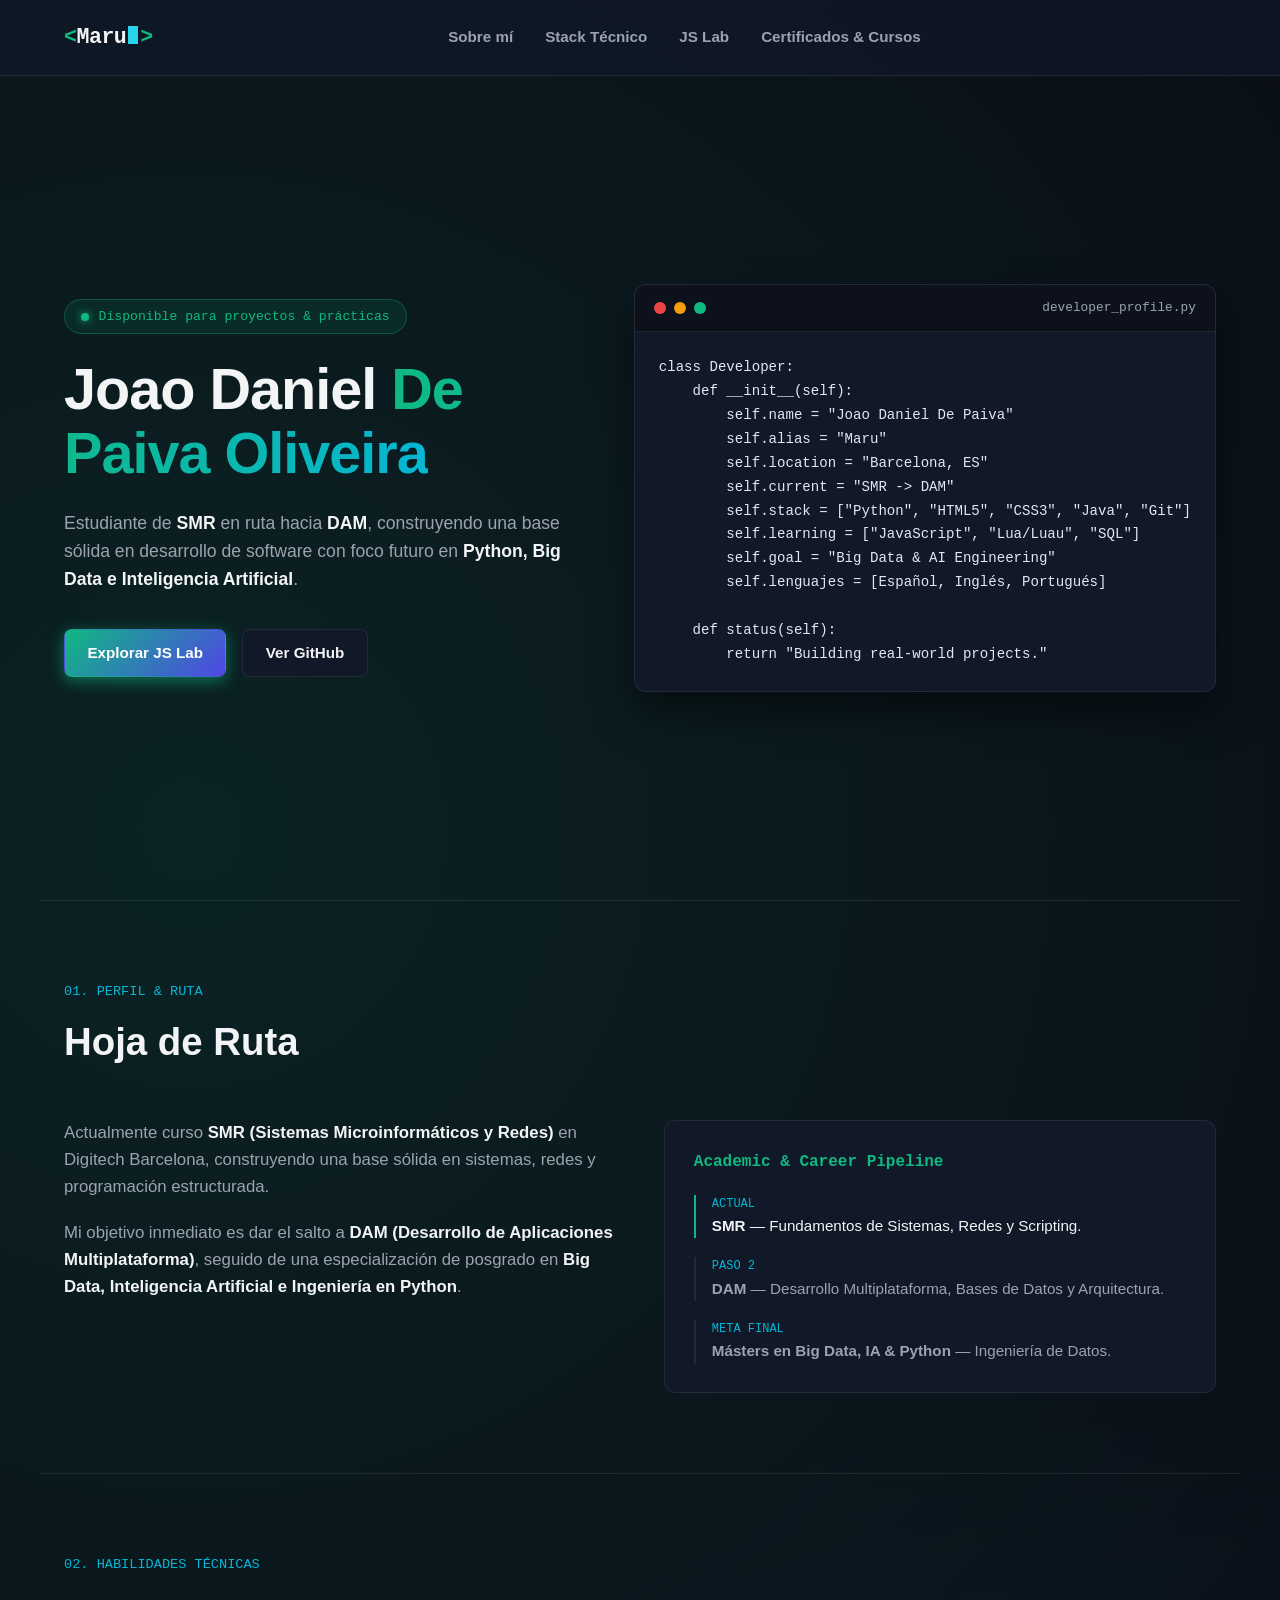
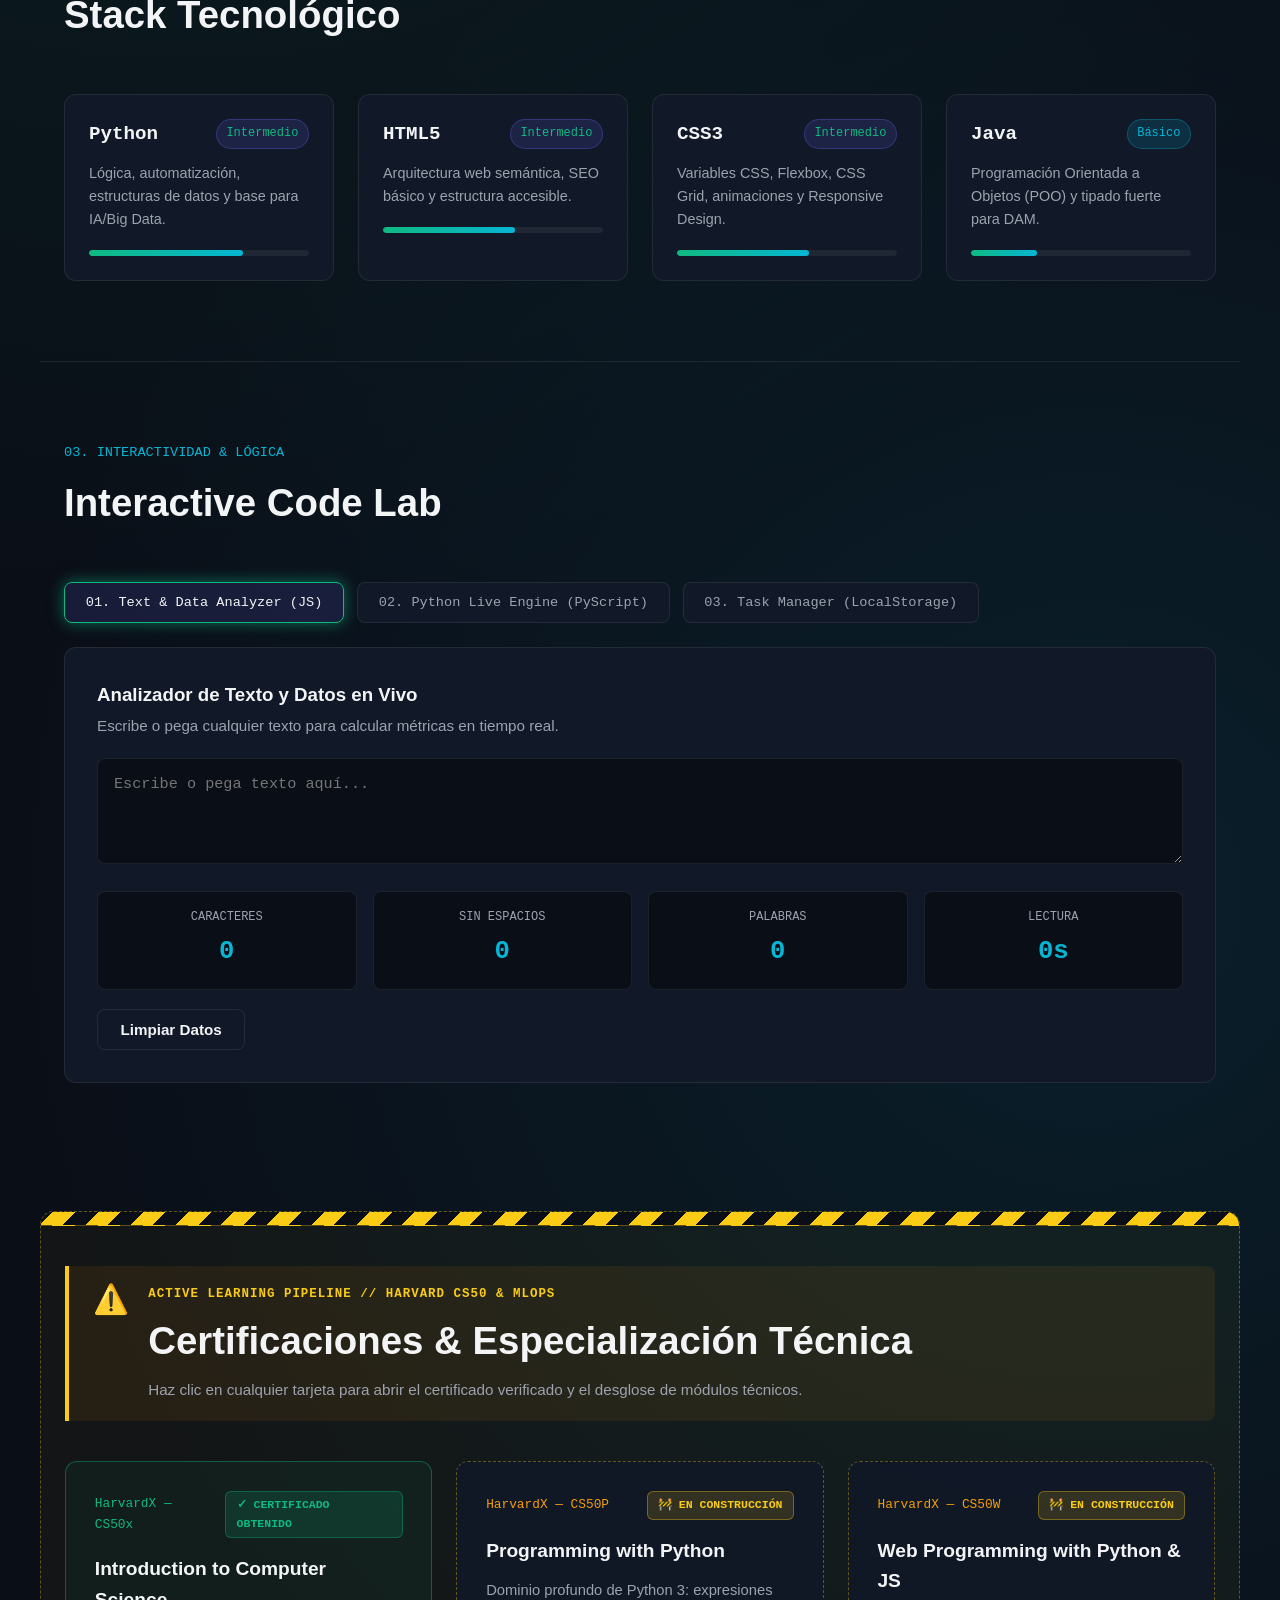
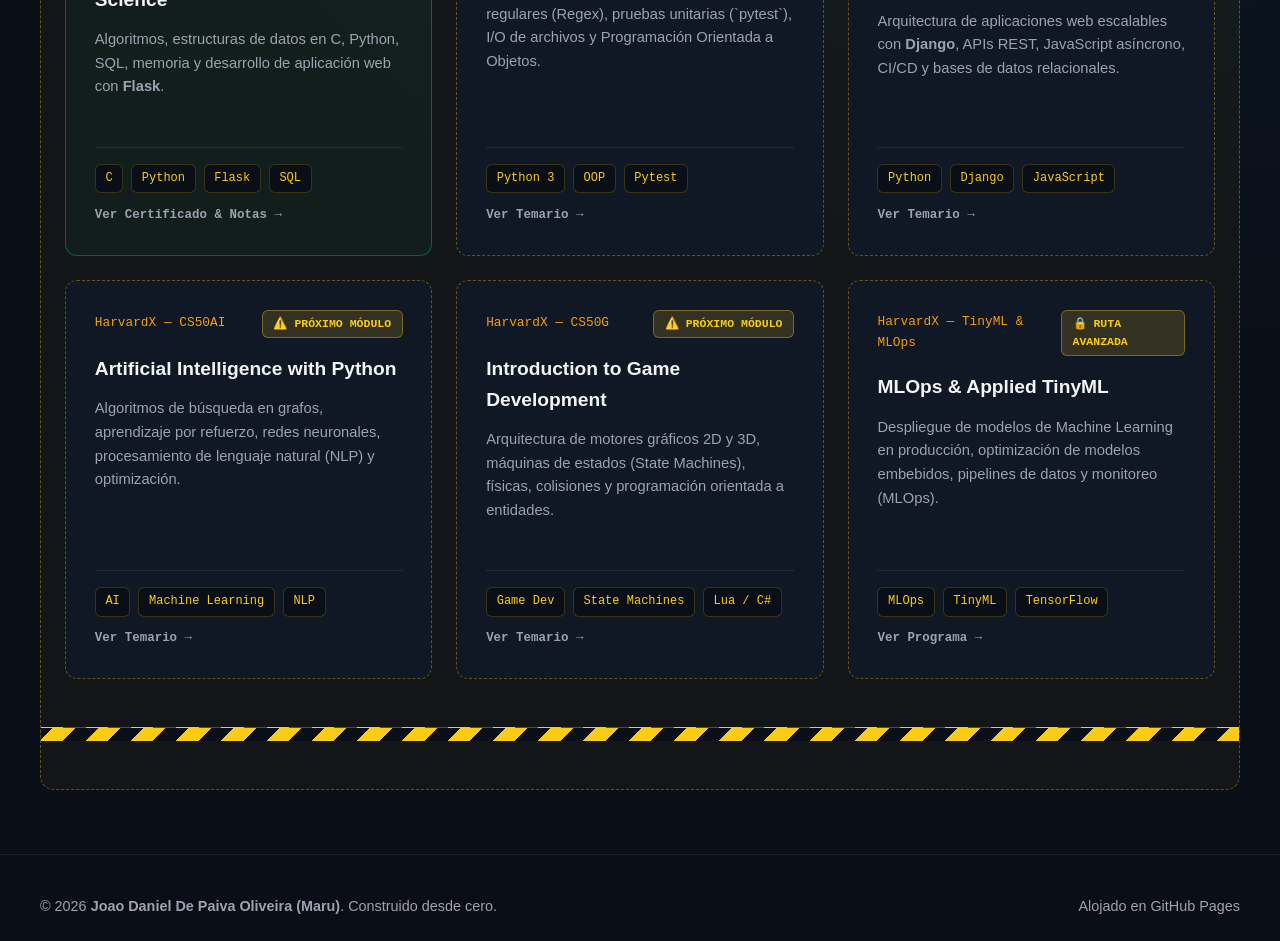
==== commit ad3db702: "Terminal cursor added to name. Pending type writer addition." ====
--- a/index.html
+++ b/index.html
@@ -20,7 +20,7 @@
     <header class="site-header">
         <nav class="navbar" aria-label="Navegación principal">
             <a href="#inicio" class="navbar__logo">
-                <span class="logo__bracket">&lt;</span>Maru<span class="logo__bracket">&gt;</span>
+                <span class="logo__bracket">&lt;</span>Maru<span class="terminal-cursor"></span><span class="logo__bracket">&gt;</span>
             </a>
 
             <ul class="navbar__links">
--- a/css/index.css
+++ b/css/index.css
@@ -1026,4 +1026,20 @@
     border: 1px solid var(--border-subtle);
     border-radius: 8px;
     max-height: 320px;
+}
+
+@keyframes cursorBlink {
+  0%, 49% { opacity: 1; }
+  50%, 100% { opacity: 0; }
+}
+
+.terminal-cursor {
+  display: inline-block;
+  width: 0.45em;
+  height: 0.85em;
+  margin-left: 0.1em;
+  margin-right: 0.1em;
+  background-color: #26d4ec; /* Color del cursor */
+  vertical-align: -0.05em;
+  animation: cursorBlink 1s steps(1) infinite;
 }
